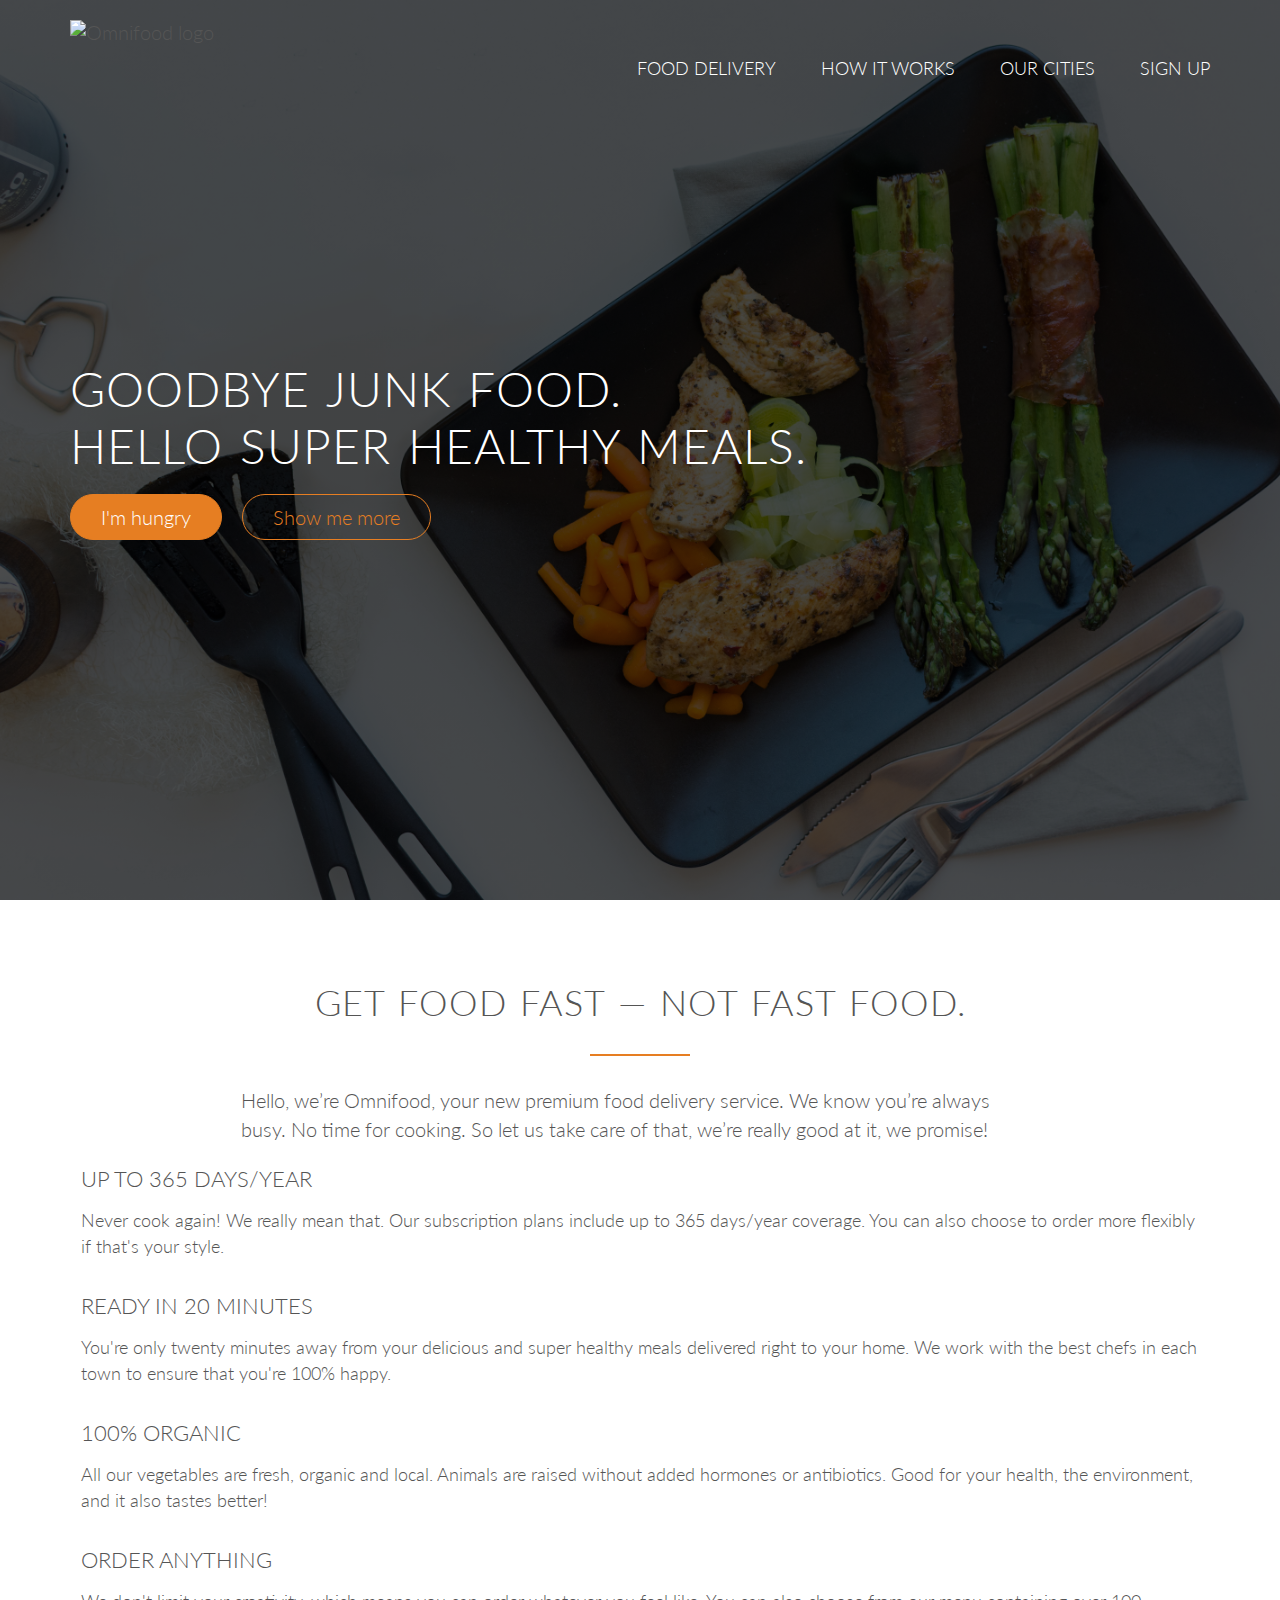
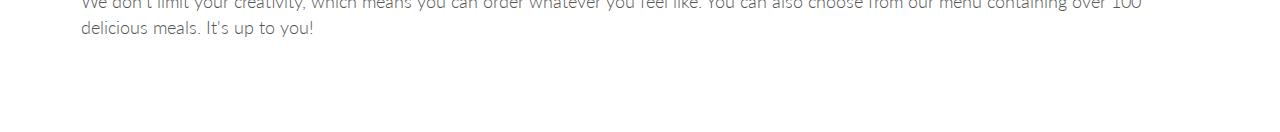
==== index.html @ fb4c9253 "added icons and formated section 2" ====
<!DOCTYPE html>
<html>
  <head>
    <meta charset="utf-8">
    <title>OmniFood</title>
    <link rel="stylesheet" href="vendors/css/normalize.css">
    <link rel="stylesheet" href="vendors/css/grid.css">
    <link rel="stylesheet" href="vendors/css/ionicons.min.css">
    <link rel="stylesheet" href="Resources/css/style.css">
    <link href="https://fonts.googleapis.com/css?family=Lato:100,300,300i,400" rel="stylesheet">
  </head>
  <body>
    <header>
      <nav>
        <div class="row">
          <img src="resources/css/img/logo-white.png" alt="Omnifood logo" class="logo"></img>
          <ul class="main-nav">
            <li><a href="#">Food Delivery</a></li>
            <li><a href="#">How It Works</a></li>
            <li><a href="#">Our Cities</a></li>
            <li><a href="#">Sign Up</a></li>
          </ul>
        </div>
      </nav>
      <div class="hero-text-box">
        <h1>Goodbye junk food. <br> Hello super healthy meals.</h1>
        <a class="btn btn-full" href="#">I'm hungry</a>
        <a class="btn btn-ghost" href="#">Show me more</a>

      </div>
    </header>
    <section class="section-features">
      <div class="row">
        <h2>Get food fast &mdash; not fast food.</h2>
        <p class="long-copy">Hello, we’re Omnifood, your new premium food delivery service. We know you’re always busy. No time for cooking. So let us take care of that, we’re really good at it, we promise!
        </p>
      </div>
      <div class="row">
        <div class="col span-1-of-4 box">
          <i class="ion-ios-infinite-outline icon-big"></i>
          <h3>  Up to 365 days/year</h3>
          <p>  Never cook again! We really mean that. Our subscription plans include up to 365 days/year coverage. You can also choose to order more flexibly if that's your style.</p>
        </div>
        <div class="col span-1-of-4 box">
          <i class="ion-ios-stopwatch-outline icon-big"></i>
          <h3> Ready in 20 minutes</h3>
          <p>  You're only twenty minutes away from your delicious and super healthy meals delivered right to your home. We work with the best chefs in each town to ensure that you're 100% happy.</p>
        </div>
        <div class="col span-1-of-4 box">
          <i class="ion-ios-nutrition-outline icon-big"></i>
          <h3>  100% organic</h3>
          <p> All our vegetables are fresh, organic and local. Animals are raised without added hormones or antibiotics. Good for your health, the environment, and it also tastes better!</p>
        </div>
        <div class="col span-1-of-4 box">
          <i class="ion-ios-cart-outline icon-big"></i>
          <h3>Order anything</h3>
          <p> We don't limit your creativity, which means you can order whatever you feel like. You can also choose from our menu containing over 100 delicious meals. It's up to you!</p>
        </div>

      </div>
    </section>

  </body>
</html>
---- Resources/css/style.css ----
/* --------------------------------- */
/* Basic Setup */
/* --------------------------------- */

* {
  margin: 0;
  padding: 0;
  box-sizing: border-box;
}

html{
  background-color: white;
  color: #555;
  font-family: 'Lato', sans-serif;
  font-size: 20px;
  font-weight: 300;
  text-rendering: optimizeLegibility;
}
/* --------------------------------- */
/* REUSABLE COMPONENTS */
/* --------------------------------- */

.row {
  max-width: 1140px;
  margin: 0 auto;
}

section {
  padding:80px 0;
}

.box {
  padding:1%;
}

/*-----Headings-----*/

h1,
h2,
h3 {
  font-weight: 300;
  text-transform: uppercase;
}

h1 {
  margin: 0;
  margin-bottom: 20px;
  color: #fff;
  font-size: 240%;
  word-spacing: 3px;
  letter-spacing: 1px;
}

h2 {
  font-size: 180%;
  word-spacing: 2px;
  text-align: center;
  margin-bottom: 30px;
  letter-spacing: 1px;
}

h3 {
  font-size: 110%;
  margin-bottom: 15px;
}

h2:after {
  display: block;
  height: 2px;
  background-color:#e67e22;
  content:" ";
  width: 100px;
  margin: 0 auto;
  margin-top: 30px;
}

/*------Paragraphs------*/

.long-copy {
  line-height: 145%;
  width: 70%;
  margin-left: 15%
}

.box p {
  font-size: 90%;
  line-height: 145%;

}

/*--------Icons------*/

.icon-big {
  font-size: 350%;
  display: block;
  color: #e67e22;
  margin-bottom: 10px;
}


/*------Buttons------*/

.btn:link,
.btn:visited {
  display: inline-block;
  padding: 10px 30px;
  font-weight: 300;
  text-decoration: none;
  border-radius: 200px;
  transition: background-color 0.2s, border 0.2s, color 0.2s;
}


.btn-full:link,
.btn-full:visited{
  background-color: #e67e22;
  border: 1px solid #e67e22;
  color: #fff;
  margin-right: 15px;
}

.btn-ghost:link,
.btn-ghost:visited {
  border: 1px solid #e67e22;
  color: #e67e22;
}

.btn:hover,
.btn:active {
  background-color: #cf6d17;
}

.btn-full:hover,
.btn-full:active{
  border: 1px solid #cf6d17;
}

.btn-ghost:hover,
.btn-ghost:active {
  border: 1px solid #cf6d17;
  color: #fff;
}

/* --------------------------------- */
/* HEADER */
/* --------------------------------- */

header {
  background-image: linear-gradient(rgba(0,0,0,0.7),rgba(0,0,0,0.7)), url(img/hero.jpg);
  background-size: cover;
  background-position: center;
  height: 100vh;
}
.hero-text-box {
  position: absolute;
  width: 1140px;
  top: 50%;
  left:50%;
  transform: translate(-50%, -50%);
}

.logo {
  height: 100px;
  width:auto;
  float:left;
  margin-top: 20px;
}

.main-nav {
  float:right;
  list-style: none;
  margin-top: 55px;
}

.main-nav li {
  display:inline-block;
  margin-left: 40px;
}

.main-nav li a:link,
.main-nav li a:visited{
  padding: 8px 0;
  color:#fff;
  text-decoration: none;
  text-transform: uppercase;
  font-size: 90%;
  border-bottom: 2px solid transparent;
  transition: border-bottom 0.2s;
}

.main-nav li a:hover,
.main-nav li a:active{
  border-bottom: 2px solid #e67e22
}
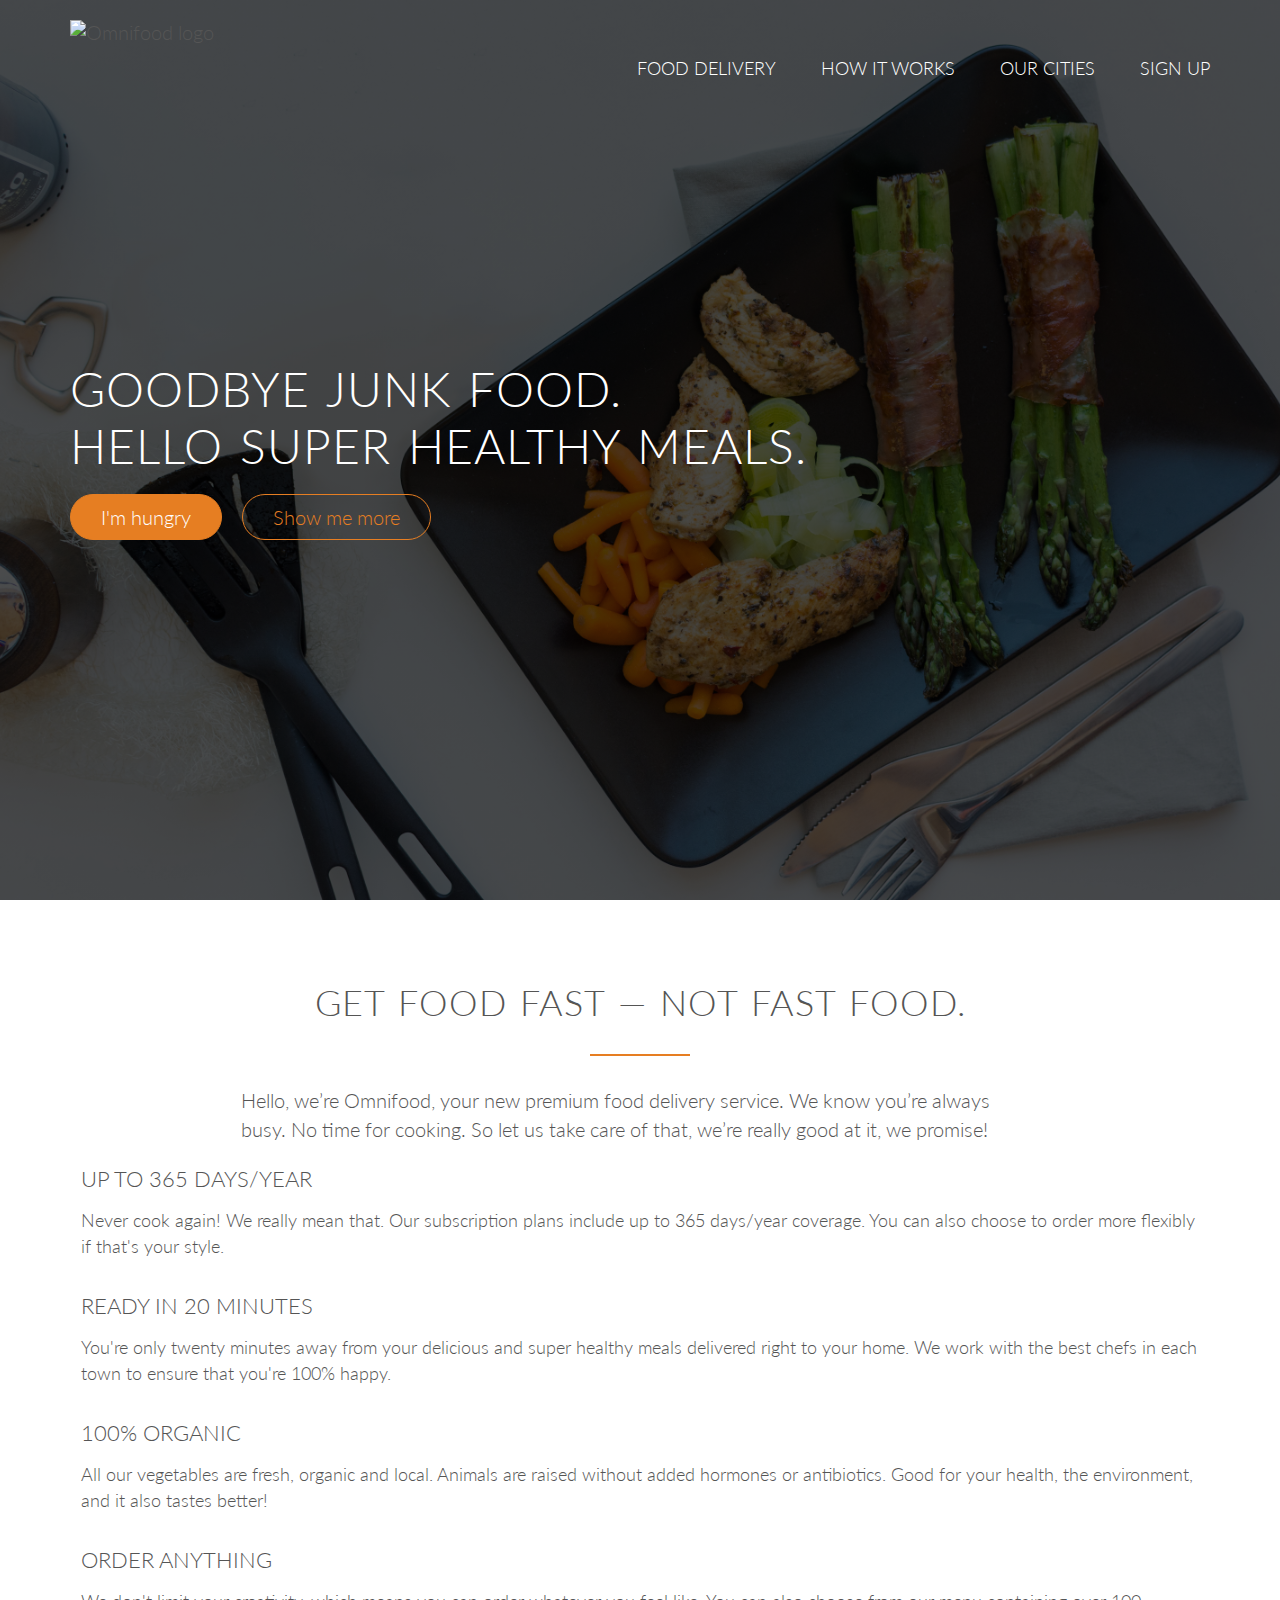
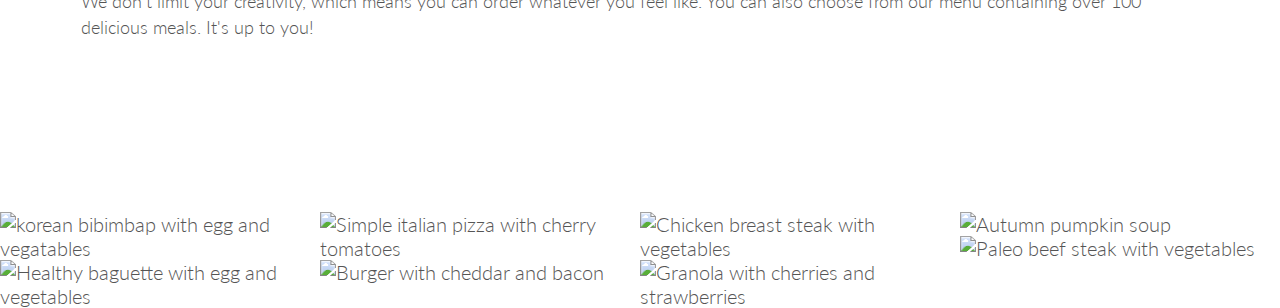
==== commit f5a6cfcf: "added cool photo section well styled" ====
--- a/index.html
+++ b/index.html
@@ -56,8 +56,53 @@
           <h3>Order anything</h3>
           <p> We don't limit your creativity, which means you can order whatever you feel like. You can also choose from our menu containing over 100 delicious meals. It's up to you!</p>
         </div>
-
       </div>
+    </section>
+    <section class="section-meals">
+      <ul class="meals-showcase">
+        <li>
+          <figure class="meal-photo">
+            <img src="vendors/css/1.jpg" alt="korean bibimbap with egg and vegatables"></img>
+          </figure>
+        </li>
+        <li>
+          <figure class="meal-photo">
+            <img src="vendors/css/2.jpg" alt="Simple italian pizza with cherry tomatoes"></img>
+          </figure>
+        </li>
+        <li>
+          <figure class="meal-photo">
+            <img src="vendors/css/3.jpg" alt="Chicken breast steak with vegetables"></img>
+          </figure>
+        </li>
+        <li>
+          <figure class="meal-photo">
+            <img src="vendors/css/4.jpg" alt="Autumn pumpkin soup"></img>
+          </figure>
+        </li>
+      </ul>
+      <ul class="meals-showcase">
+        <li>
+          <figure class="meal-photo">
+            <img src="vendors/css/5.jpg" alt="Paleo beef steak with vegetables"></img>
+          </figure>
+        </li>
+        <li>
+          <figure class="meal-photo">
+            <img src="vendors/css/6.jpg" alt="Healthy baguette with egg and vegetables"></img>
+          </figure>
+        </li>
+        <li>
+          <figure class="meal-photo">
+            <img src="vendors/css/7.jpg" alt="Burger with cheddar and bacon"></img>
+          </figure>
+        </li>
+        <li>
+          <figure class="meal-photo">
+            <img src="vendors/css/8.jpg" alt="Granola with cherries and strawberries"></img>
+          </figure>
+        </li>
+      </ul>
     </section>
 
   </body>
--- a/Resources/css/style.css
+++ b/Resources/css/style.css
@@ -192,3 +192,27 @@
 .main-nav li a:active{
   border-bottom: 2px solid #e67e22
 }
+
+/* --------------------------------- */
+/* Meals */
+/* --------------------------------- */
+
+.meals-showcase {
+  list-style: none;
+  width: 100%;
+}
+
+.meals-showcase li {
+  display: block;
+  float: left;
+  width: 25%;
+}
+.meal-photo {
+  width: 100%;
+  margin: 0 ;
+}
+
+.meal-photo img {
+  width:100%;
+  height: auto;
+}
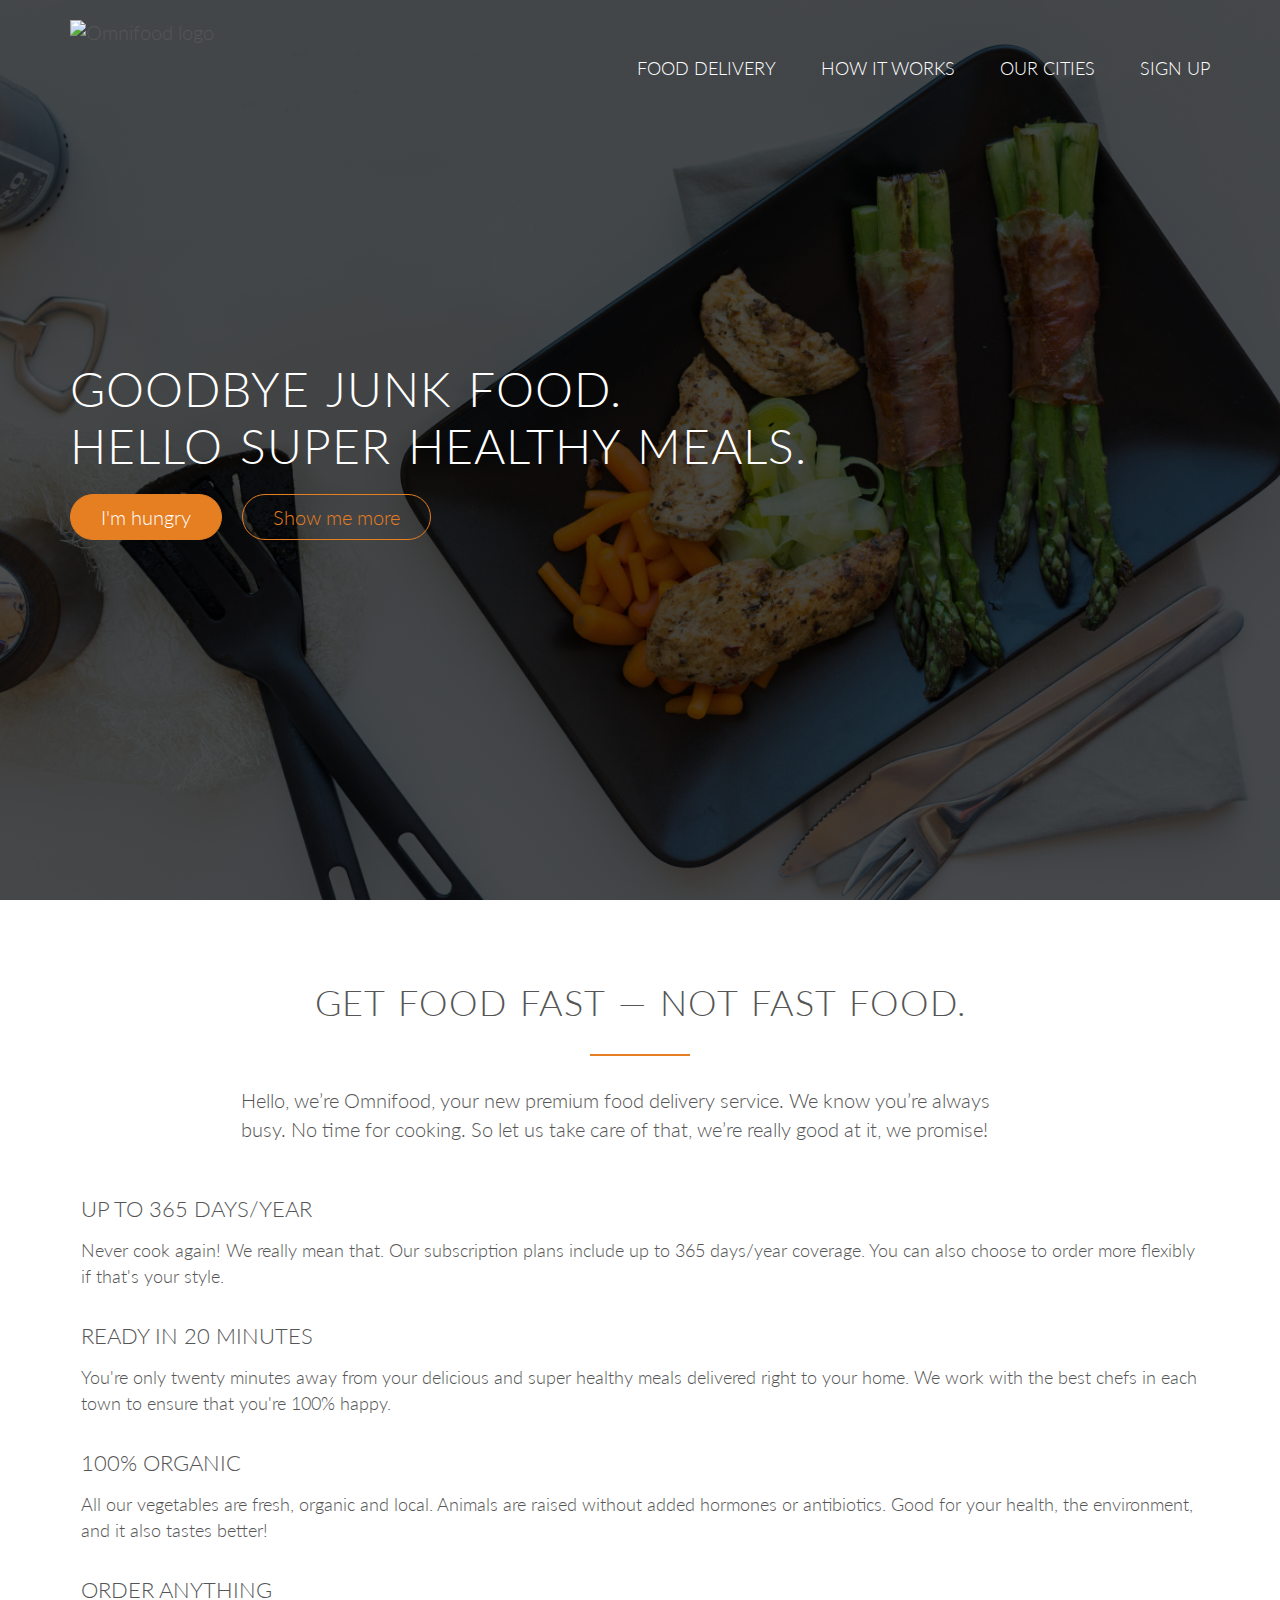
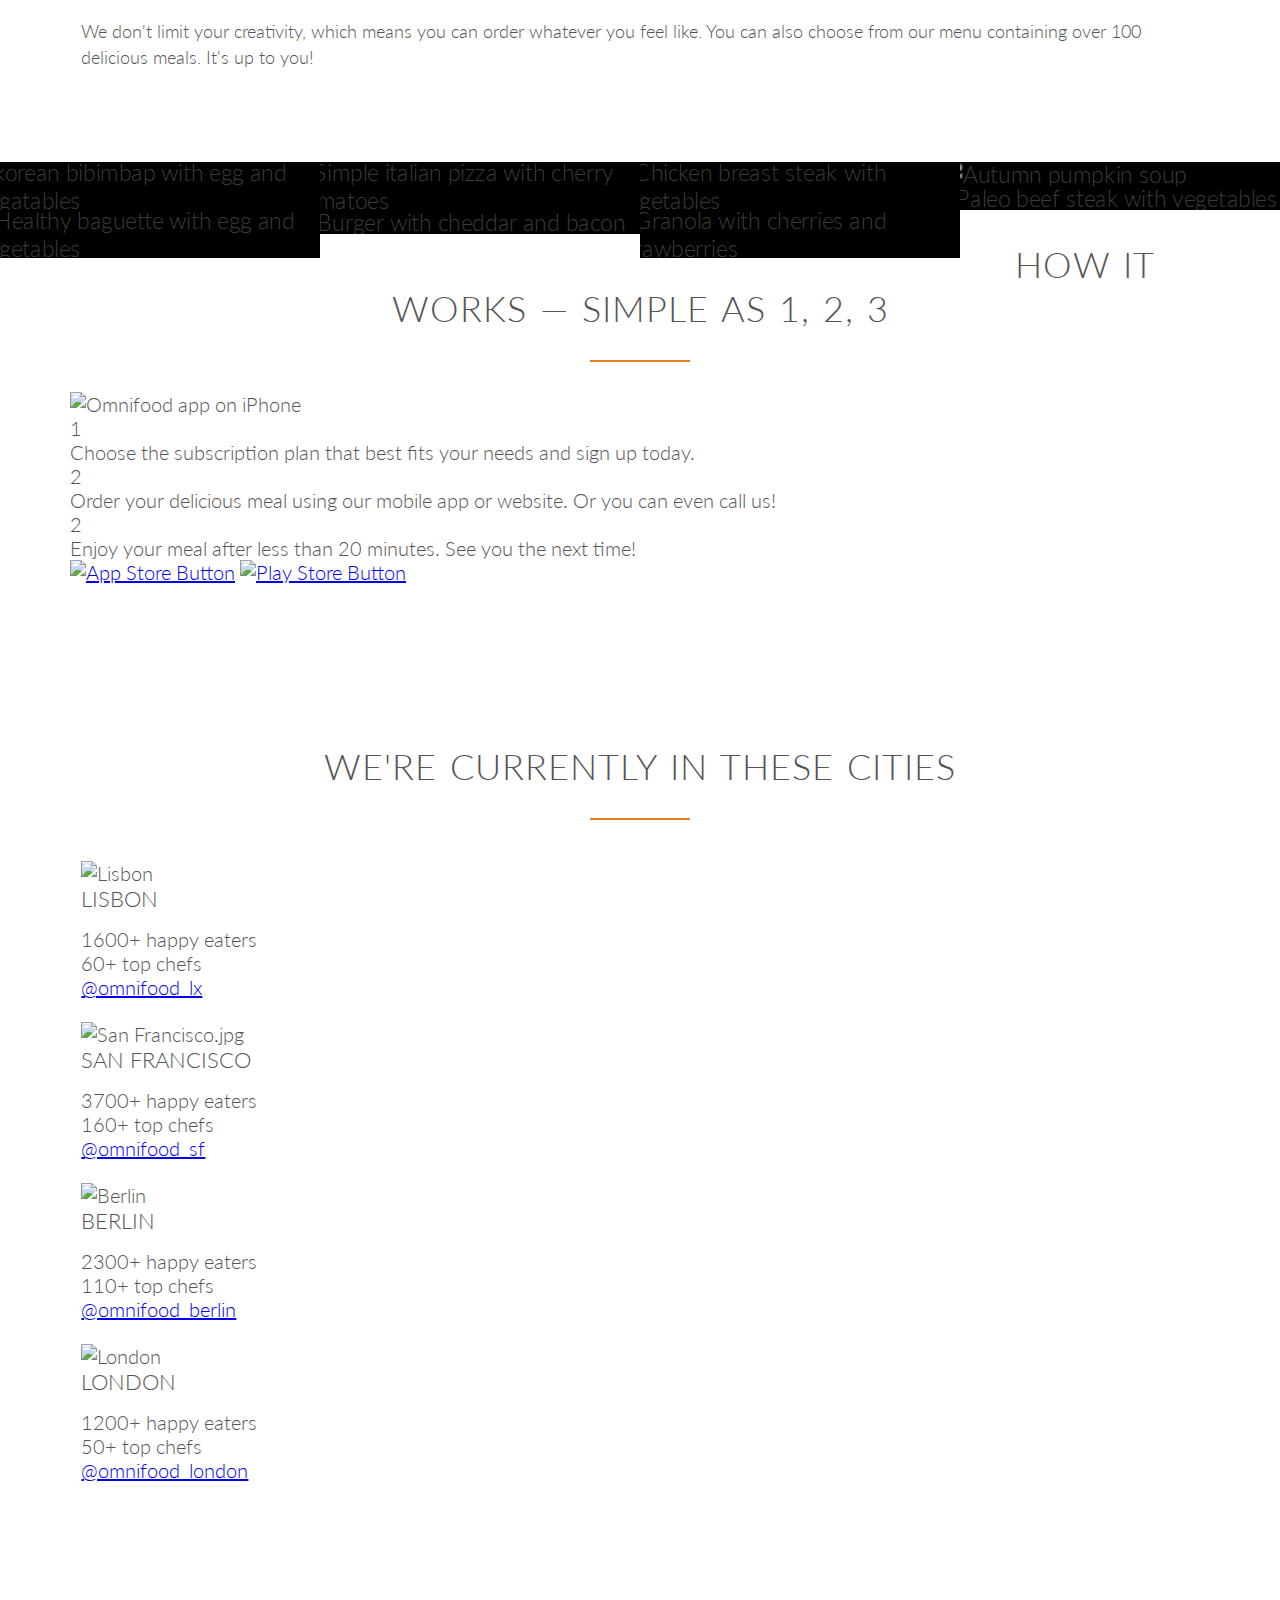
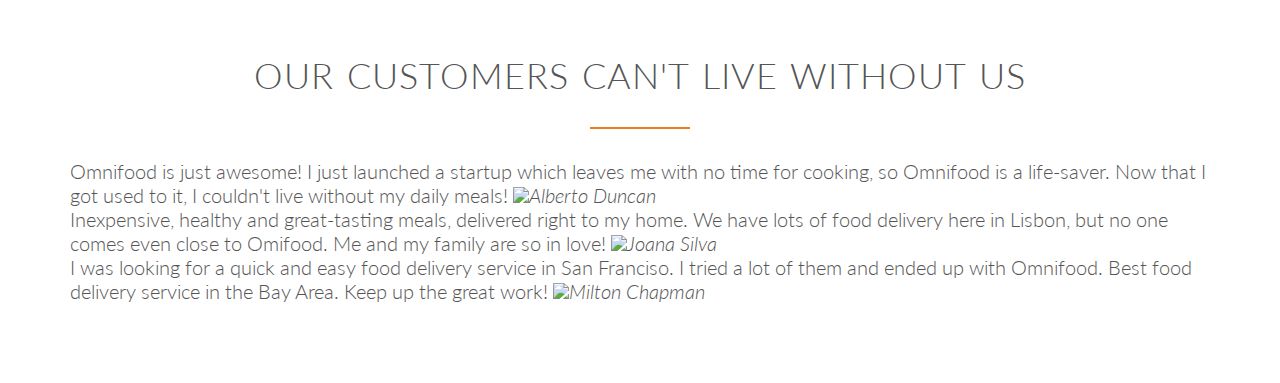
==== commit 76f67157: "added customer testimonial section" ====
--- a/index.html
+++ b/index.html
@@ -59,51 +59,173 @@
       </div>
     </section>
     <section class="section-meals">
-      <ul class="meals-showcase">
-        <li>
-          <figure class="meal-photo">
-            <img src="vendors/css/1.jpg" alt="korean bibimbap with egg and vegatables"></img>
-          </figure>
-        </li>
-        <li>
-          <figure class="meal-photo">
-            <img src="vendors/css/2.jpg" alt="Simple italian pizza with cherry tomatoes"></img>
-          </figure>
-        </li>
-        <li>
-          <figure class="meal-photo">
-            <img src="vendors/css/3.jpg" alt="Chicken breast steak with vegetables"></img>
-          </figure>
-        </li>
-        <li>
-          <figure class="meal-photo">
-            <img src="vendors/css/4.jpg" alt="Autumn pumpkin soup"></img>
+      <ul class="meals-showcase clearfix">
+        <li>
+          <figure class="meal-photo">
+            <img src="resources/img/1.jpg" alt="korean bibimbap with egg and vegatables"></img>
+          </figure>
+        </li>
+        <li>
+          <figure class="meal-photo">
+            <img src="resources/img/2.jpg" alt="Simple italian pizza with cherry tomatoes"></img>
+          </figure>
+        </li>
+        <li>
+          <figure class="meal-photo">
+            <img src="resources/img/3.jpg" alt="Chicken breast steak with vegetables"></img>
+          </figure>
+        </li>
+        <li>
+          <figure class="meal-photo">
+            <img src="resources/img/4.jpg" alt="Autumn pumpkin soup"></img>
           </figure>
         </li>
       </ul>
-      <ul class="meals-showcase">
-        <li>
-          <figure class="meal-photo">
-            <img src="vendors/css/5.jpg" alt="Paleo beef steak with vegetables"></img>
-          </figure>
-        </li>
-        <li>
-          <figure class="meal-photo">
-            <img src="vendors/css/6.jpg" alt="Healthy baguette with egg and vegetables"></img>
-          </figure>
-        </li>
-        <li>
-          <figure class="meal-photo">
-            <img src="vendors/css/7.jpg" alt="Burger with cheddar and bacon"></img>
-          </figure>
-        </li>
-        <li>
-          <figure class="meal-photo">
-            <img src="vendors/css/8.jpg" alt="Granola with cherries and strawberries"></img>
+      <ul class="meals-showcase clearfix">
+        <li>
+          <figure class="meal-photo">
+            <img src="resources/img/5.jpg" alt="Paleo beef steak with vegetables"></img>
+          </figure>
+        </li>
+        <li>
+          <figure class="meal-photo">
+            <img src="resources/img/6.jpg" alt="Healthy baguette with egg and vegetables"></img>
+          </figure>
+        </li>
+        <li>
+          <figure class="meal-photo">
+            <img src="resources/img/7.jpg" alt="Burger with cheddar and bacon"></img>
+          </figure>
+        </li>
+        <li>
+          <figure class="meal-photo">
+            <img src="resources/img/8.jpg" alt="Granola with cherries and strawberries"></img>
           </figure>
         </li>
       </ul>
     </section>
+    <section class="section-steps">
+      <div class="row">
+        <h2>How it works &mdash; Simple as 1, 2, 3</h2>
+      </div>
+      <div class="row">
+        <div class="col span-1-of-2 steps-box">
+          <img src="resources/img/app-iPhone.png" alt="Omnifood app on iPhone" class="app-screen">
+        </div>
+        <div class="col span-1-of-2 steps-box">
+          <div class="works-step">
+            <div>1</div>
+            <p>Choose the subscription plan that best fits your needs and sign up today.</p>
+          </div>
+          <div class="works-step">
+            <div>2</div>
+            <p>Order your delicious meal using our mobile app or website. Or you can even call us!</p>
+          </div>
+          <div class="works-step">
+            <div>2</div>
+            <p>Enjoy your meal after less than 20 minutes. See you the next time!</p>
+          </div>
+          <a href="#" class="btn-app"><img src= "resources/img/download-app.svg" alt="App Store Button"></a>
+          <a href="#" class="btn-app"><img src= "resources/img/download-app-android.png" alt="Play Store Button"></a>
 
+        </div>
+      </div>
+    </section>
+    <section class="section-cities">
+      <div class="row">
+        <h2>We're currently in these cities</h2>
+      </div>
+      <div class="row">
+        <div class="col span-1-of-4 box">
+          <img src= "resources/img/lisbon-3.jpg" alt="Lisbon">
+          <h3>Lisbon</h3>
+          <div class="city-feature">
+            <i class="ion-ios-person icon-small"></i>
+            1600+ happy eaters
+          </div>
+          <div class="city-feature">
+            <i class="ion-ios-star icon-small"></i>
+            60+ top chefs
+          </div>
+          <div class="city-feature">
+            <i class="ion-social-twitter icon-small"></i>
+            <a href="#">@omnifood_lx</a>
+          </div>
+        </div>
+        <div class="col span-1-of-4 box">
+          <img src= "resources/img/san-francisco.jpg" alt="San Francisco.jpg">
+          <h3>San Francisco</h3>
+          <div class="city-feature">
+            <i class="ion-ios-person icon-small"></i>
+            3700+ happy eaters
+          </div>
+          <div class="city-feature">
+            <i class="ion-ios-star icon-small"></i>
+            160+ top chefs
+          </div>
+          <div class="city-feature">
+            <i class="ion-social-twitter icon-small"></i>
+            <a href="#">@omnifood_sf</a>
+          </div>
+        </div>
+        <div class="col span-1-of-4 box">
+          <img src= "resources/img/berlin.jpg" alt="Berlin">
+          <h3>Berlin</h3>
+          <div class="city-feature">
+            <i class="ion-ios-person icon-small"></i>
+            2300+ happy eaters
+          </div>
+          <div class="city-feature">
+            <i class="ion-ios-star icon-small"></i>
+            110+ top chefs
+          </div>
+          <div class="city-feature">
+            <i class="ion-social-twitter icon-small"></i>
+            <a href="#">@omnifood_berlin</a>
+          </div>
+        </div>
+        <div class="col span-1-of-4 box">
+          <img src= "resources/img/london.jpg" alt="London">
+          <h3>London</h3>
+          <div class="city-feature">
+            <i class="ion-ios-person icon-small"></i>
+            1200+ happy eaters
+          </div>
+          <div class="city-feature">
+            <i class="ion-ios-star icon-small"></i>
+            50+ top chefs
+          </div>
+          <div class="city-feature">
+            <i class="ion-social-twitter icon-small"></i>
+            <a href="#">@omnifood_london</a>
+          </div>
+        </div>
+      </div>
+    </section>
+    <section class="section-testimonials">
+      <div class="row">
+        <h2>Our Customers can't live without us</h2>
+      </div>
+      <div class="row">
+        <div class="col span-1-of-3">
+          <blockquote>
+          Omnifood is just awesome! I just launched a startup which leaves me with no time for cooking, so Omnifood is a life-saver. Now that I got used to it, I couldn't live without my daily meals!
+          <cite><img src="resources/img/customer-1.jpg">Alberto Duncan</cite>
+          </blockquote>
+        </div>
+        <div class="col span-1-of-3">
+          <blockquote>
+          Inexpensive, healthy and great-tasting meals, delivered right to my home. We have lots of food delivery here in Lisbon, but no one comes even close to Omifood. Me and my family are so in love!
+          <cite><img src="resources/img/customer-2.jpg">Joana Silva</cite>
+          </blockquote>
+        </div>
+        <div class="col span-1-of-3">
+          <blockquote>
+          I was looking for a quick and easy food delivery service in San Franciso. I tried a lot of them and ended up with Omnifood. Best food delivery service in the Bay Area. Keep up the great work!
+          <cite><img src="resources/img/customer-3.jpg">Milton Chapman</cite>
+          </blockquote>
+        </div>
+      </div>
+    </section>
   </body>
 </html>
--- a/Resources/css/style.css
+++ b/Resources/css/style.css
@@ -194,8 +194,21 @@
 }
 
 /* --------------------------------- */
+/* Features */
+/* --------------------------------- */
+
+.section-features .long-copy {
+  margin-bottom: 30px;
+}
+
+
+/* --------------------------------- */
 /* Meals */
 /* --------------------------------- */
+
+.section-meals {
+  padding: 0;
+}
 
 .meals-showcase {
   list-style: none;
@@ -207,12 +220,23 @@
   float: left;
   width: 25%;
 }
+
 .meal-photo {
   width: 100%;
-  margin: 0 ;
+  margin: 0;
+  overflow: hidden;
+  background-color: #000;
 }
 
 .meal-photo img {
+  opacity: 0.7;
   width:100%;
   height: auto;
-}
+  transform: scale(1.15);
+  transition: transform 0.5s;
+}
+
+.meal-photo img:hover {
+  opacity: 1;
+  transform:scale(1.03);
+}
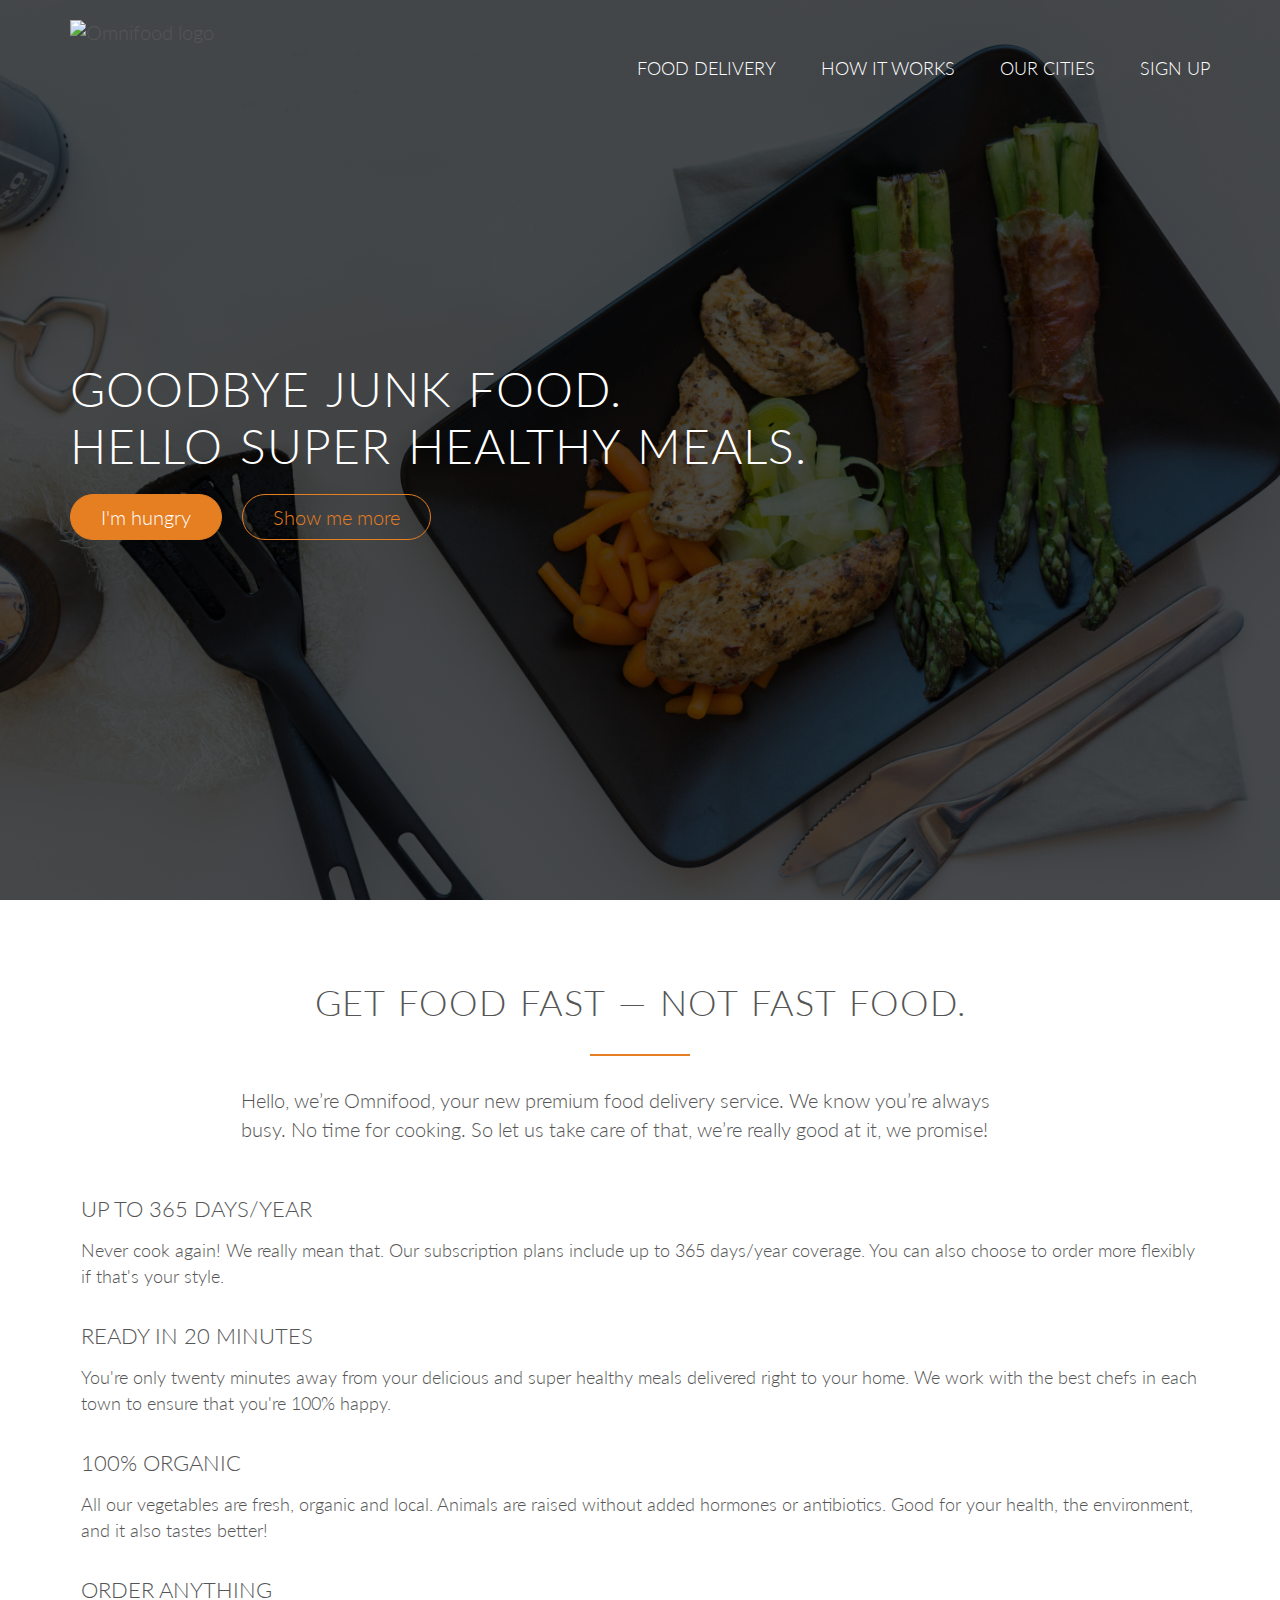
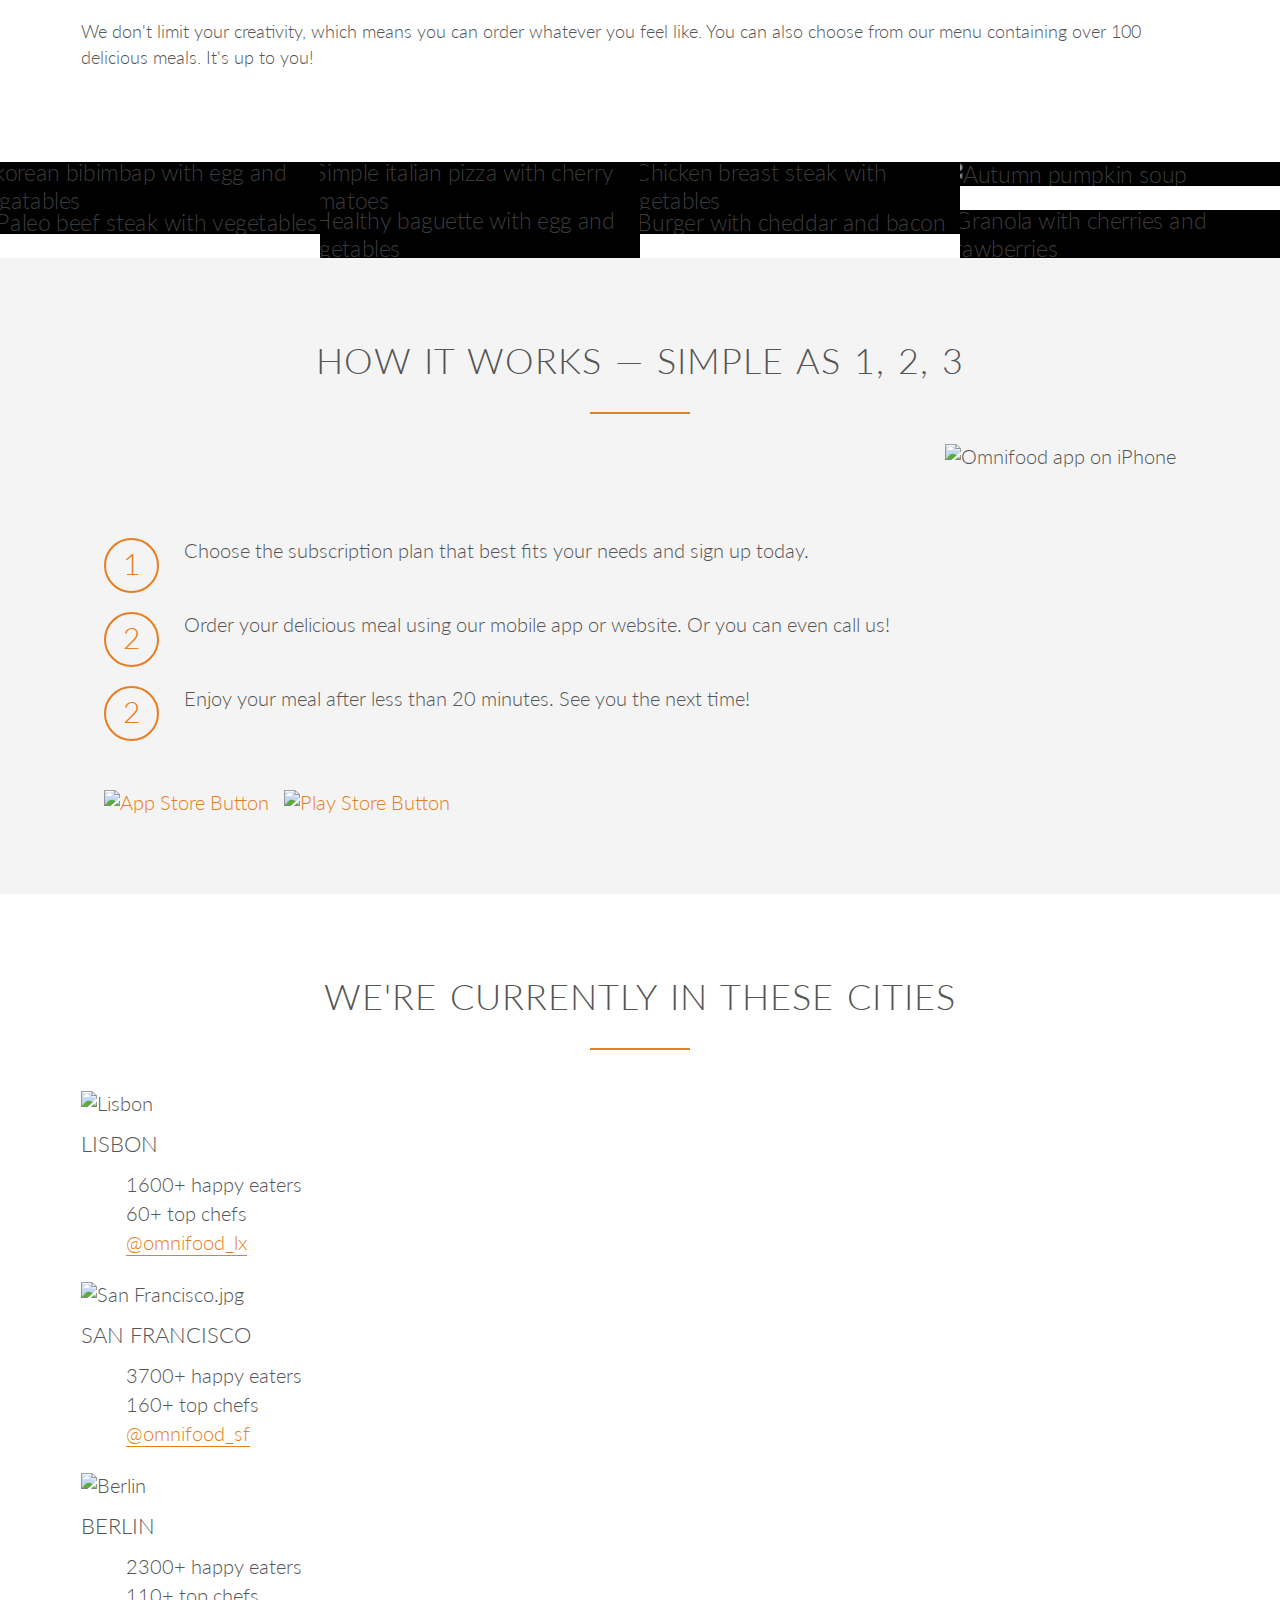
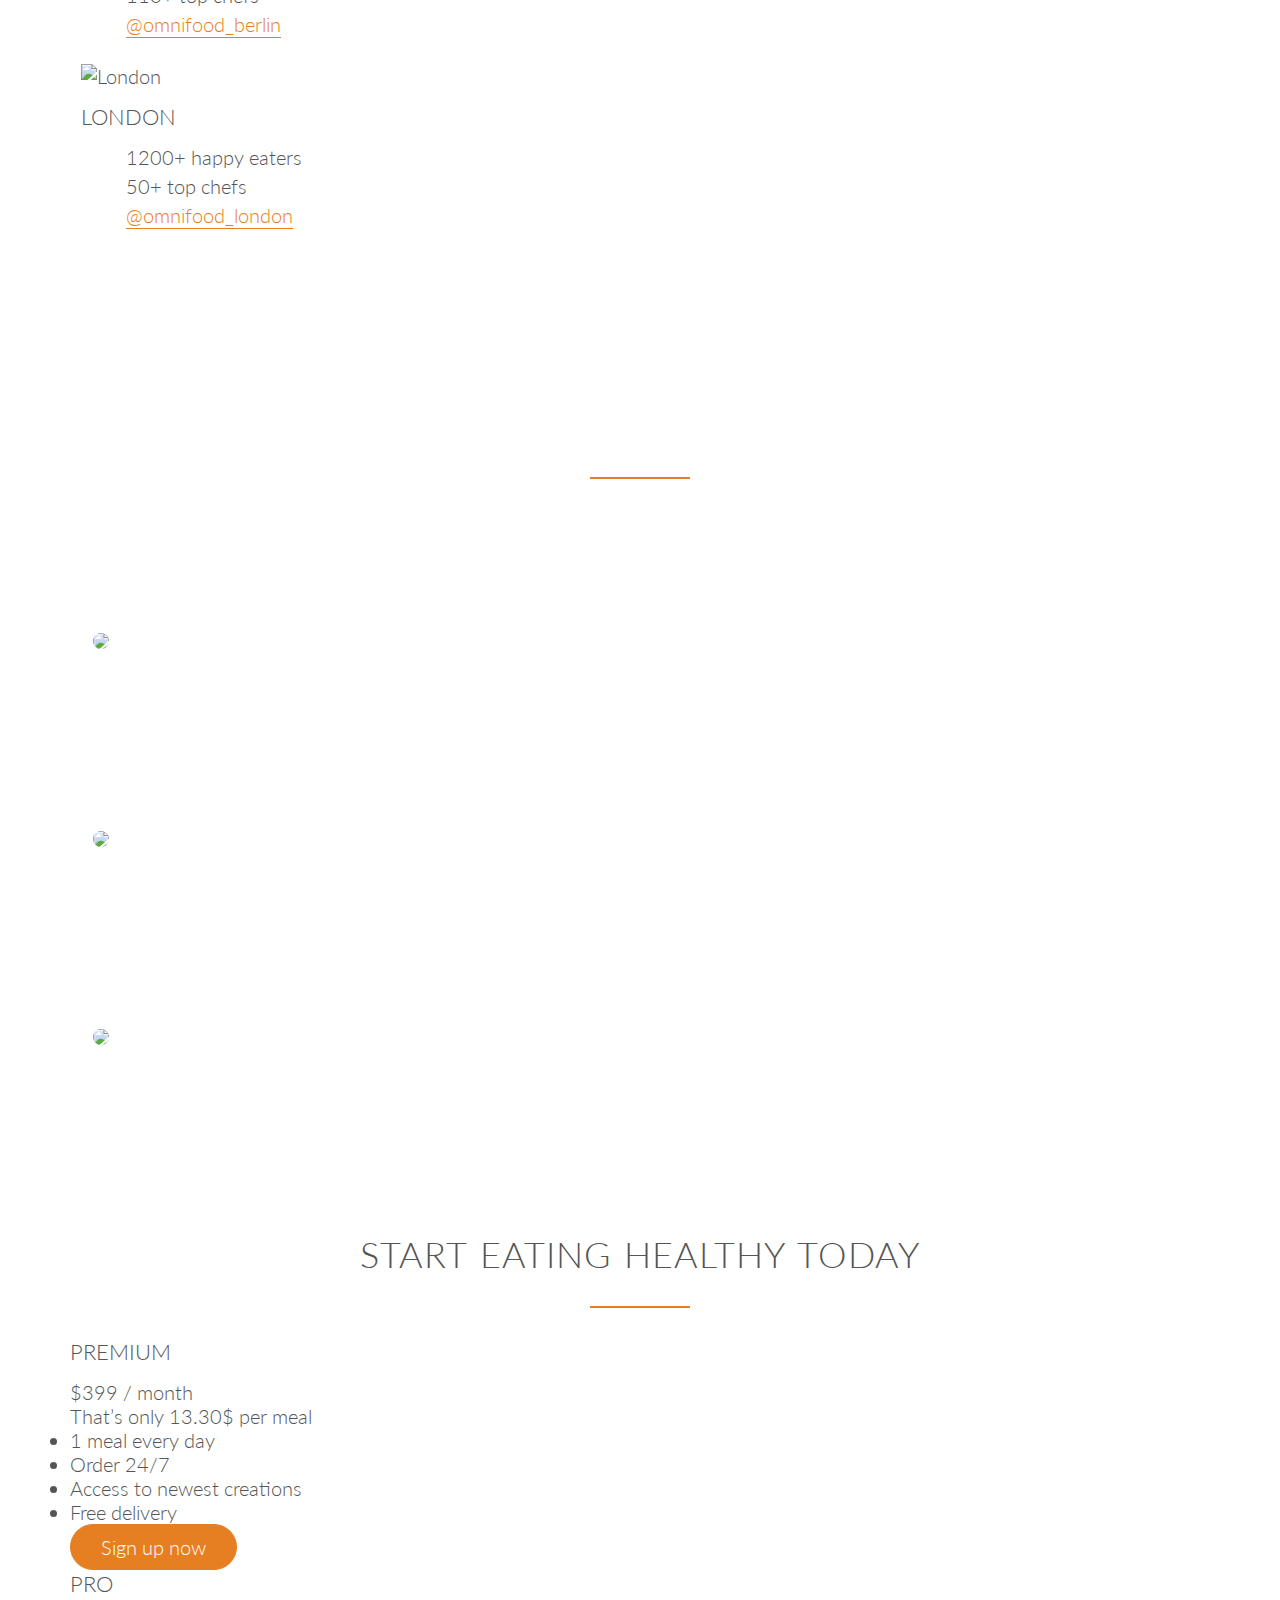
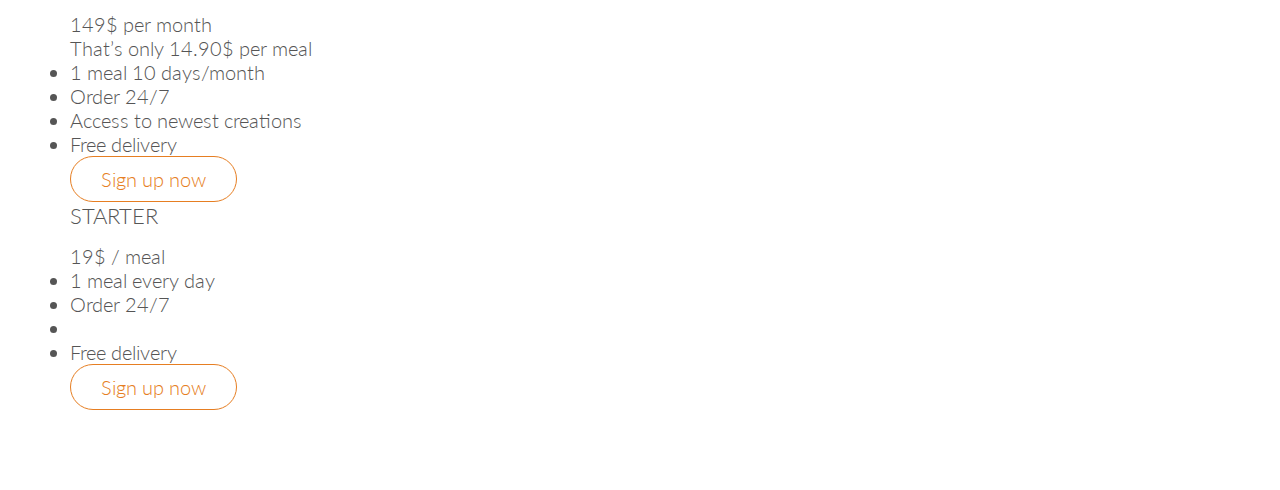
==== commit e05a5e86: "created plans content" ====
--- a/index.html
+++ b/index.html
@@ -227,5 +227,72 @@
         </div>
       </div>
     </section>
+    <section class="section-plans">
+      <div class="row">
+        <h2>Start eating healthy today</h2>
+      </div>
+      <div class="row">
+        <div class="col span-1-of-3">
+          <div class="plan-box">
+            <div>
+              <h3>Premium</h3>
+              <p class="plan-price">$399 / month</p>
+              <p class="plan-price-month">That’s only 13.30$ per meal</p>
+            </div>
+            <div>
+              <ul>
+                <li><i class="ion-ios-checkmark-empty"></i>1 meal every day</li>
+                <li><i class="ion-ios-checkmark-empty"></i>Order 24/7</li>
+                <li><i class="ion-ios-checkmark-empty"></i>Access to newest creations</li>
+                <li><i class="ion-ios-checkmark-empty"></i>Free delivery</li>
+              </ul>
+            </div>
+            <div>
+              <a href="#" class= "btn btn-full"> Sign up now </a>
+            </div>
+          </div>
+        </div>
+        <div class="col span-1-of-3">
+          <div class="plan-box">
+            <div>
+              <h3>Pro</h3>
+              <p class="plan-price">149$ per month</p>
+              <p class="plan-price-month">That’s only 14.90$ per meal</p>
+            </div>
+            <div>
+              <ul>
+                <li><i class="ion-ios-checkmark-empty"></i>1 meal 10 days/month</li>
+                <li><i class="ion-ios-checkmark-empty"></i>Order 24/7</li>
+                <li><i class="ion-ios-checkmark-empty"></i>Access to newest creations</li>
+                <li><i class="ion-ios-checkmark-empty"></i>Free delivery</li>
+              </ul>
+            </div>
+            <div>
+              <a href="#" class= "btn btn-ghost"> Sign up now </a>
+            </div>
+          </div>
+        </div>
+        <div class="col span-1-of-3">
+          <div class="plan-box">
+            <div>
+              <h3>Starter</h3>
+              <p class="plan-price">19$ / meal</p>
+              <p class="plan-price-month"></p>
+            </div>
+            <div>
+              <ul>
+                <li><i class="ion-ios-checkmark-empty"></i>1 meal every day</li>
+                <li><i class="ion-ios-checkmark-empty"></i>Order 24/7</li>
+                <li><i class="ion-ios-close-empty"></i></li>
+                <li><i class="ion-ios-checkmark-empty"></i>Free delivery</li>
+              </ul>
+            </div>
+            <div>
+              <a href="#" class= "btn btn-ghost"> Sign up now </a>
+            </div>
+          </div>
+        </div>
+      </div>
+    </section>
   </body>
 </html>
--- a/Resources/css/style.css
+++ b/Resources/css/style.css
@@ -16,6 +16,14 @@
   font-weight: 300;
   text-rendering: optimizeLegibility;
 }
+.clearfix {zoom: 1}
+.clearfix:after{
+  content: '.';
+  clear: both;
+  display: block;
+  height:0;
+  visibility: hidden;
+}
 /* --------------------------------- */
 /* REUSABLE COMPONENTS */
 /* --------------------------------- */
@@ -96,6 +104,36 @@
   color: #e67e22;
   margin-bottom: 10px;
 }
+
+.icon-small {
+  display: inline-block;
+  width: 30px;
+  text-align: center;
+  color: #e67e22;
+  font-size: 120%;
+  line-height: 120%;
+  vertical-align: middle;
+  margin-top: -5px;
+  margin-right: 10px;
+}
+
+/*------Links------*/
+a:link,
+a:visited {
+  color: #e67e22;
+  text-decoration: none;
+  padding-bottom: 1px;
+  border-bottom: 1px solid #e67e22;
+  transition: border-bottom 0.2s, color 0.2s;
+}
+
+a:hover,
+a:active {
+  color: #555;
+    border-bottom: 1px solid transparent;
+
+}
+
 
 
 /*------Buttons------*/
@@ -150,6 +188,7 @@
   background-size: cover;
   background-position: center;
   height: 100vh;
+  background-attachment: fixed;
 }
 .hero-text-box {
   position: absolute;
@@ -190,7 +229,7 @@
 
 .main-nav li a:hover,
 .main-nav li a:active{
-  border-bottom: 2px solid #e67e22
+  border-bottom: 2px solid #e67e22;
 }
 
 /* --------------------------------- */
@@ -240,3 +279,112 @@
   opacity: 1;
   transform:scale(1.03);
 }
+
+/* --------------------------------- */
+/* How it works */
+/* --------------------------------- */
+
+.section-steps {
+  background-color: #f4f4f4;
+}
+.steps-box:first-child {
+  text-align: right;
+  padding-right: 3%;
+  margin-top: 30px;
+}
+.steps-box:last-child {
+  padding-left: 3%;
+  margin-top: 70px;
+}
+
+.app-screen {
+  width:40%;
+}
+
+.works-step {
+  margin-bottom: 50px;
+}
+
+.works-step:last-of-type {
+  margin-bottom: 80px;
+}
+
+.works-step div {
+  color:#e67e22;
+  border: 2px solid #e67e22;
+  display: inline-block;
+  border-radius: 50%;
+  height: 55px;
+  width: 55px;
+  text-align: center;
+  padding: 5px;
+  float: left;
+  font-size: 150%;
+  margin-right: 25px;
+}
+
+.btn-app:link,
+.btn-app:visited {
+  border: 0;
+}
+
+.btn-app img{
+  height: 50px;
+  width: auto;
+  margin-right:10px;
+}
+
+/* --------------------------------- */
+/* Cities*/
+/* --------------------------------- */
+
+.box img {
+  width: 100%;
+  height: auto;
+  margin-bottom: 15px;
+}
+
+.city-feature {
+  margin-bottom: 5px;
+}
+
+/* --------------------------------- */
+/* Customer Testimonials*/
+/* --------------------------------- */
+
+.section-testimonials {
+  background-image:linear-gradient(rgba(0,0,0,0.8),rgba(0,0,0,0.8)),  url(img/back-customers.jpg);
+  background-size: cover;
+  color:#fff;
+  background-attachment: fixed;
+}
+
+blockquote {
+  padding:2%;
+  font-style: italic;
+  line-height: 145%;
+  position: relative;
+  margin-top: 40px;
+}
+
+cite {
+  font-size:90%;
+  margin-top:25px;
+  display: block;
+}
+
+blockquote:before {
+  content: "\201C";
+  font-size: 500%;
+  display:block;
+  position: absolute;
+  top:-5px;
+  left: -5px;
+}
+
+cite img {
+  height: 45px;
+  border-radius: 50%;
+  margin-right: 10px;
+  vertical-align: middle;
+}
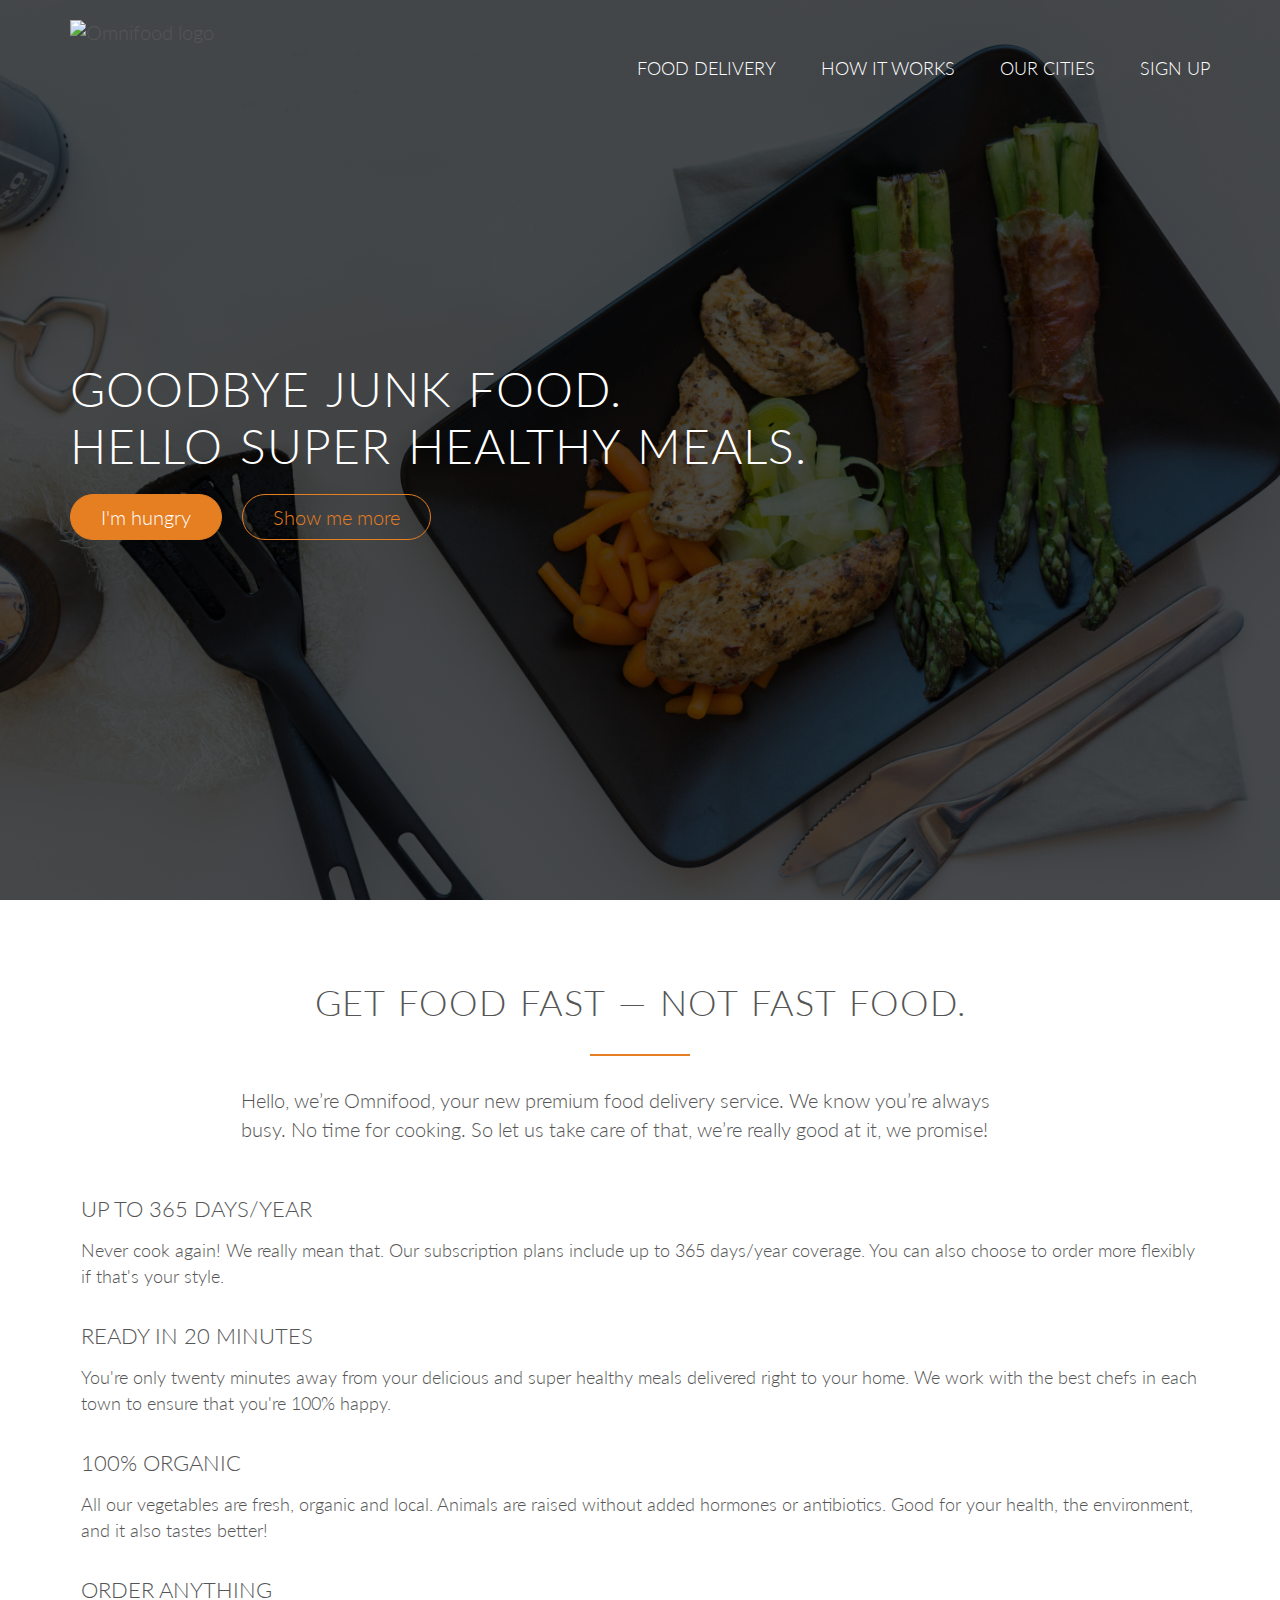
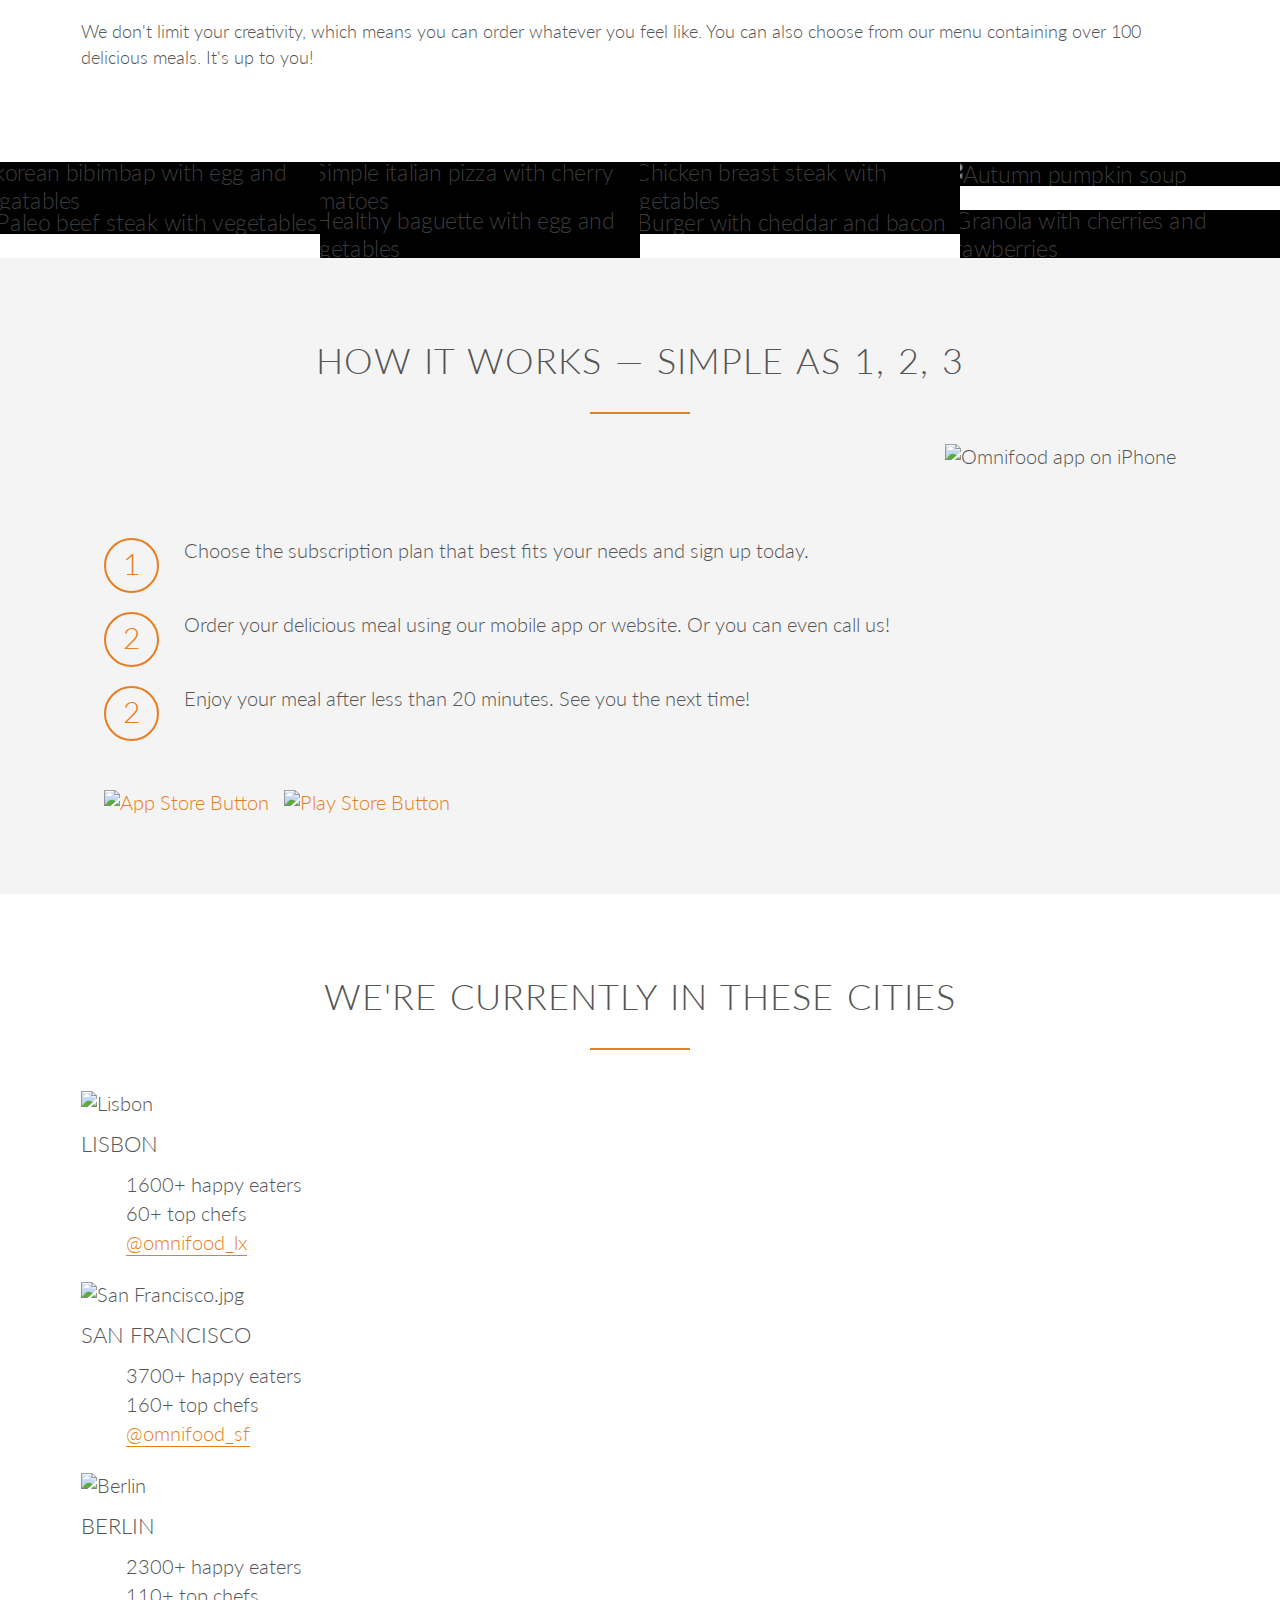
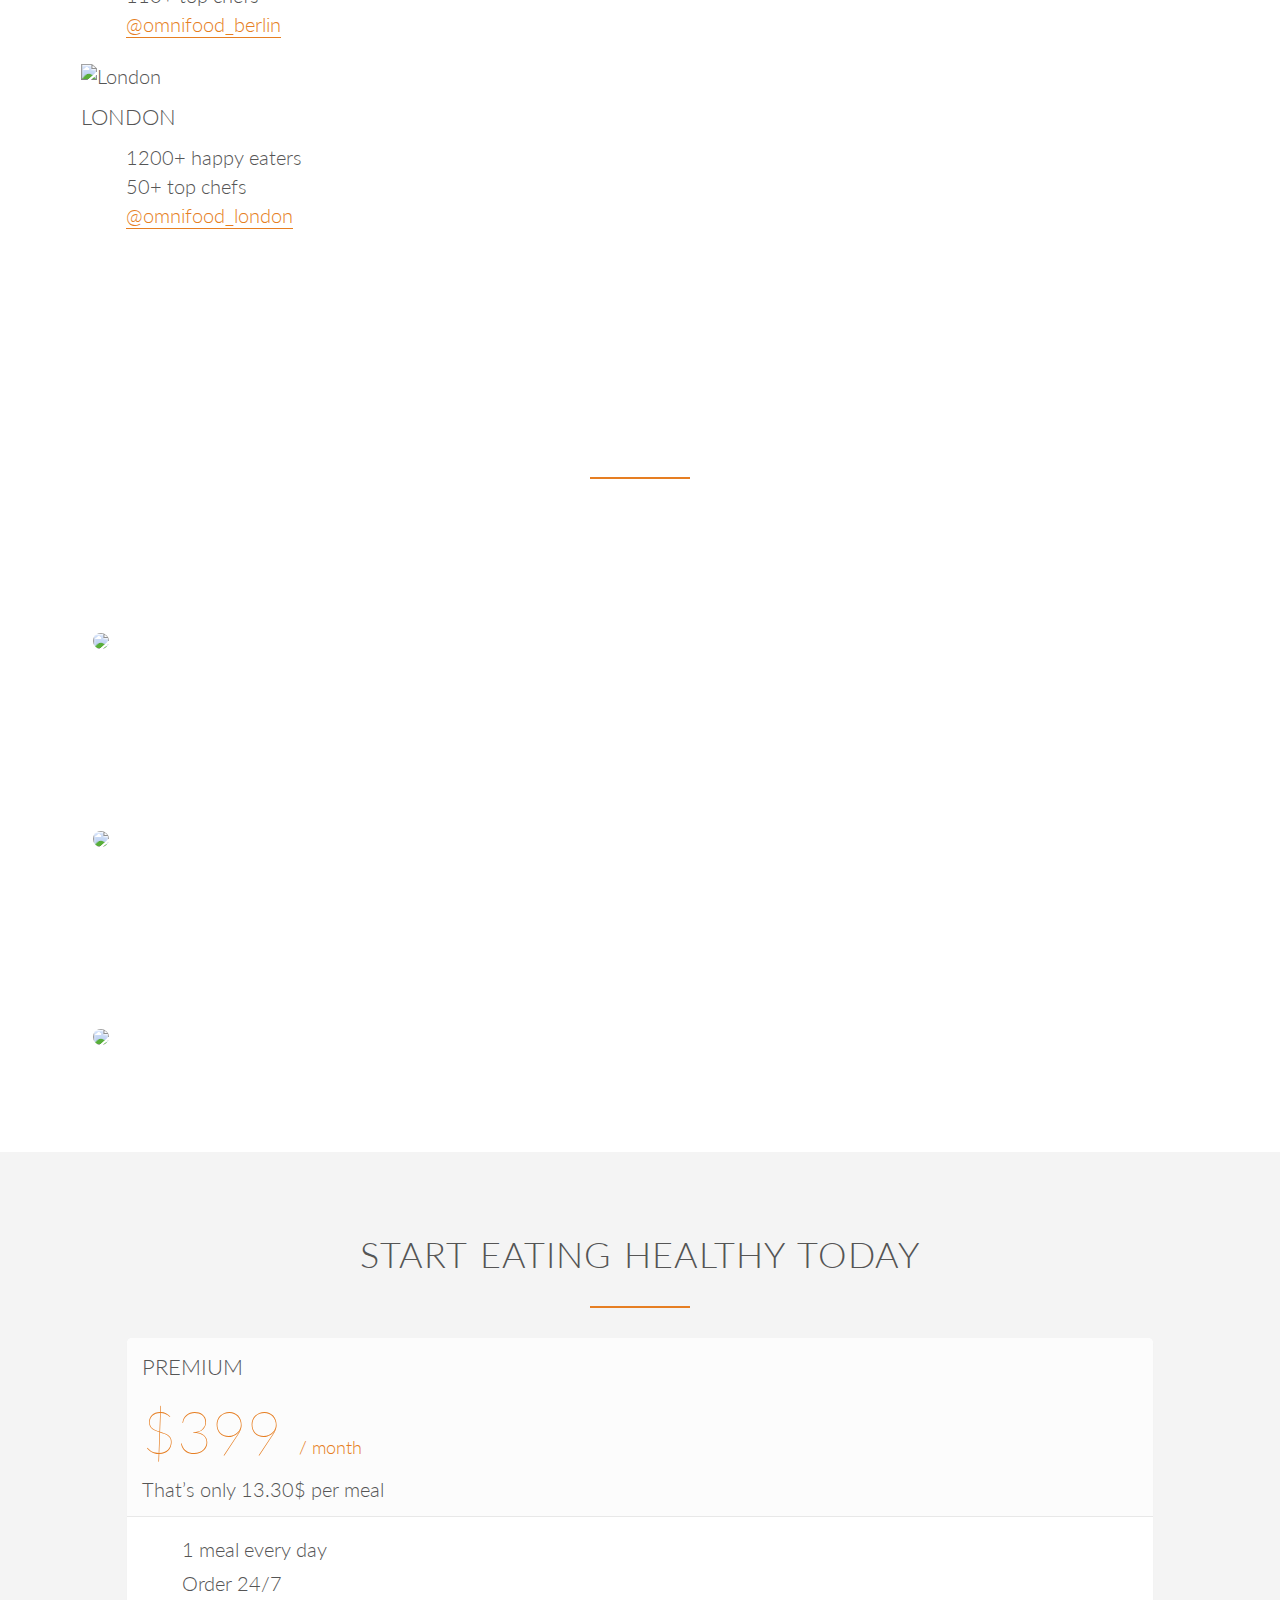
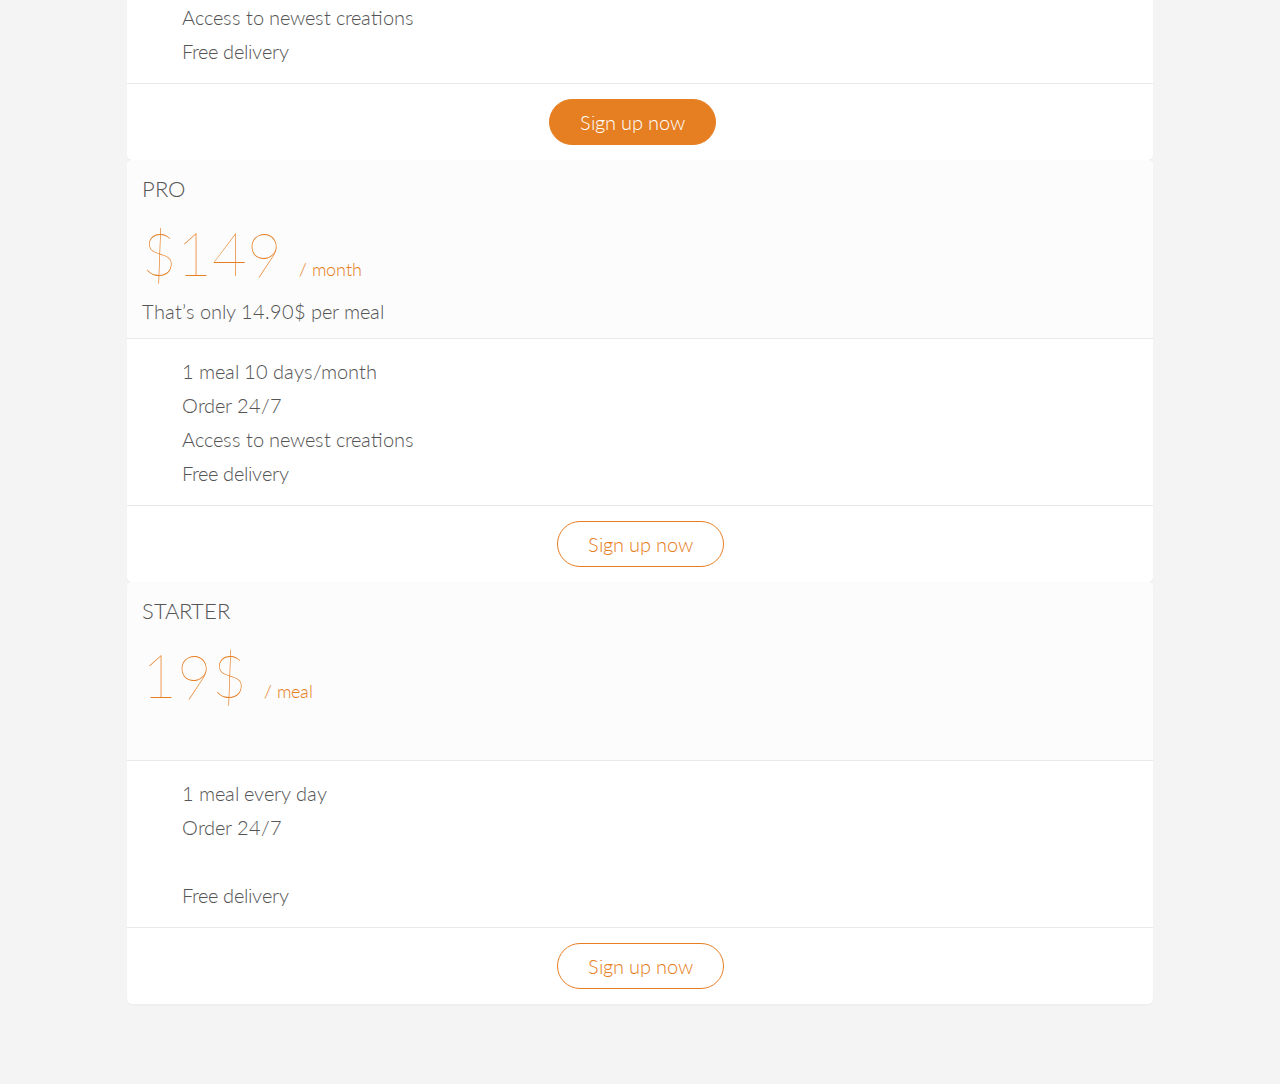
==== commit 66562ea9: "finished the plans section" ====
--- a/index.html
+++ b/index.html
@@ -236,15 +236,15 @@
           <div class="plan-box">
             <div>
               <h3>Premium</h3>
-              <p class="plan-price">$399 / month</p>
+              <p class="plan-price">$399 <span> / month</span></p>
               <p class="plan-price-month">That’s only 13.30$ per meal</p>
             </div>
             <div>
               <ul>
-                <li><i class="ion-ios-checkmark-empty"></i>1 meal every day</li>
-                <li><i class="ion-ios-checkmark-empty"></i>Order 24/7</li>
-                <li><i class="ion-ios-checkmark-empty"></i>Access to newest creations</li>
-                <li><i class="ion-ios-checkmark-empty"></i>Free delivery</li>
+                <li><i class="ion-ios-checkmark-empty icon-small"></i>1 meal every day</li>
+                <li><i class="ion-ios-checkmark-empty icon-small"></i>Order 24/7</li>
+                <li><i class="ion-ios-checkmark-empty icon-small"></i>Access to newest creations</li>
+                <li><i class="ion-ios-checkmark-empty icon-small"></i>Free delivery</li>
               </ul>
             </div>
             <div>
@@ -256,15 +256,15 @@
           <div class="plan-box">
             <div>
               <h3>Pro</h3>
-              <p class="plan-price">149$ per month</p>
+              <p class="plan-price">$149 <span> / month</span></p>
               <p class="plan-price-month">That’s only 14.90$ per meal</p>
             </div>
             <div>
               <ul>
-                <li><i class="ion-ios-checkmark-empty"></i>1 meal 10 days/month</li>
-                <li><i class="ion-ios-checkmark-empty"></i>Order 24/7</li>
-                <li><i class="ion-ios-checkmark-empty"></i>Access to newest creations</li>
-                <li><i class="ion-ios-checkmark-empty"></i>Free delivery</li>
+                <li><i class="ion-ios-checkmark-empty icon-small"></i>1 meal 10 days/month</li>
+                <li><i class="ion-ios-checkmark-empty icon-small"></i>Order 24/7</li>
+                <li><i class="ion-ios-checkmark-empty icon-small"></i>Access to newest creations</li>
+                <li><i class="ion-ios-checkmark-empty icon-small"></i>Free delivery</li>
               </ul>
             </div>
             <div>
@@ -276,15 +276,15 @@
           <div class="plan-box">
             <div>
               <h3>Starter</h3>
-              <p class="plan-price">19$ / meal</p>
-              <p class="plan-price-month"></p>
+              <p class="plan-price">19$ <span> / meal</span></p>
+              <p class="plan-price-month"> &nbsp;</p>
             </div>
             <div>
               <ul>
-                <li><i class="ion-ios-checkmark-empty"></i>1 meal every day</li>
-                <li><i class="ion-ios-checkmark-empty"></i>Order 24/7</li>
-                <li><i class="ion-ios-close-empty"></i></li>
-                <li><i class="ion-ios-checkmark-empty"></i>Free delivery</li>
+                <li><i class="ion-ios-checkmark-empty icon-small"></i>1 meal every day</li>
+                <li><i class="ion-ios-checkmark-empty icon-small"></i>Order 24/7</li>
+                <li><i class="ion-ios-close-empty icon-small"></i></li>
+                <li><i class="ion-ios-checkmark-empty icon-small"></i>Free delivery</li>
               </ul>
             </div>
             <div>
--- a/Resources/css/style.css
+++ b/Resources/css/style.css
@@ -388,3 +388,55 @@
   margin-right: 10px;
   vertical-align: middle;
 }
+/* --------------------------------- */
+/* Section Plans*/
+/* --------------------------------- */
+.section-plans {
+  background-color: #f4f4f4;
+}
+.plan-box {
+  background-color: #fff;
+  border-radius: 5px;
+  width:90%;
+  margin-left: 5%;
+  box-shadow: 0 2px 2px #efefef;
+}
+
+.plan-box div {
+  padding: 15px;
+  border-bottom: 1px solid #e8e8e8;
+}
+
+.plan-box div:first-child {
+  background-color:#fcfcfc;
+  border-top-left-radius: 5px;
+  border-top-right-radius: 5px;
+}
+
+.plan-box div:last-child {
+  text-align: center;
+  border:0;
+}
+.plan-price {
+  font-size: 300%;
+  margin-bottom: 10px;
+  font-weight: 100;
+  color:#e67e22;
+}
+
+.plan-price span {
+  font-size: 30%;
+  font-weight: 300;
+}
+
+.plan-price-meal {
+  font-size: 80%;
+}
+
+.plan-box ul{
+  list-style: none;
+}
+
+.plan-box ul li {
+  padding:5px 0;
+}
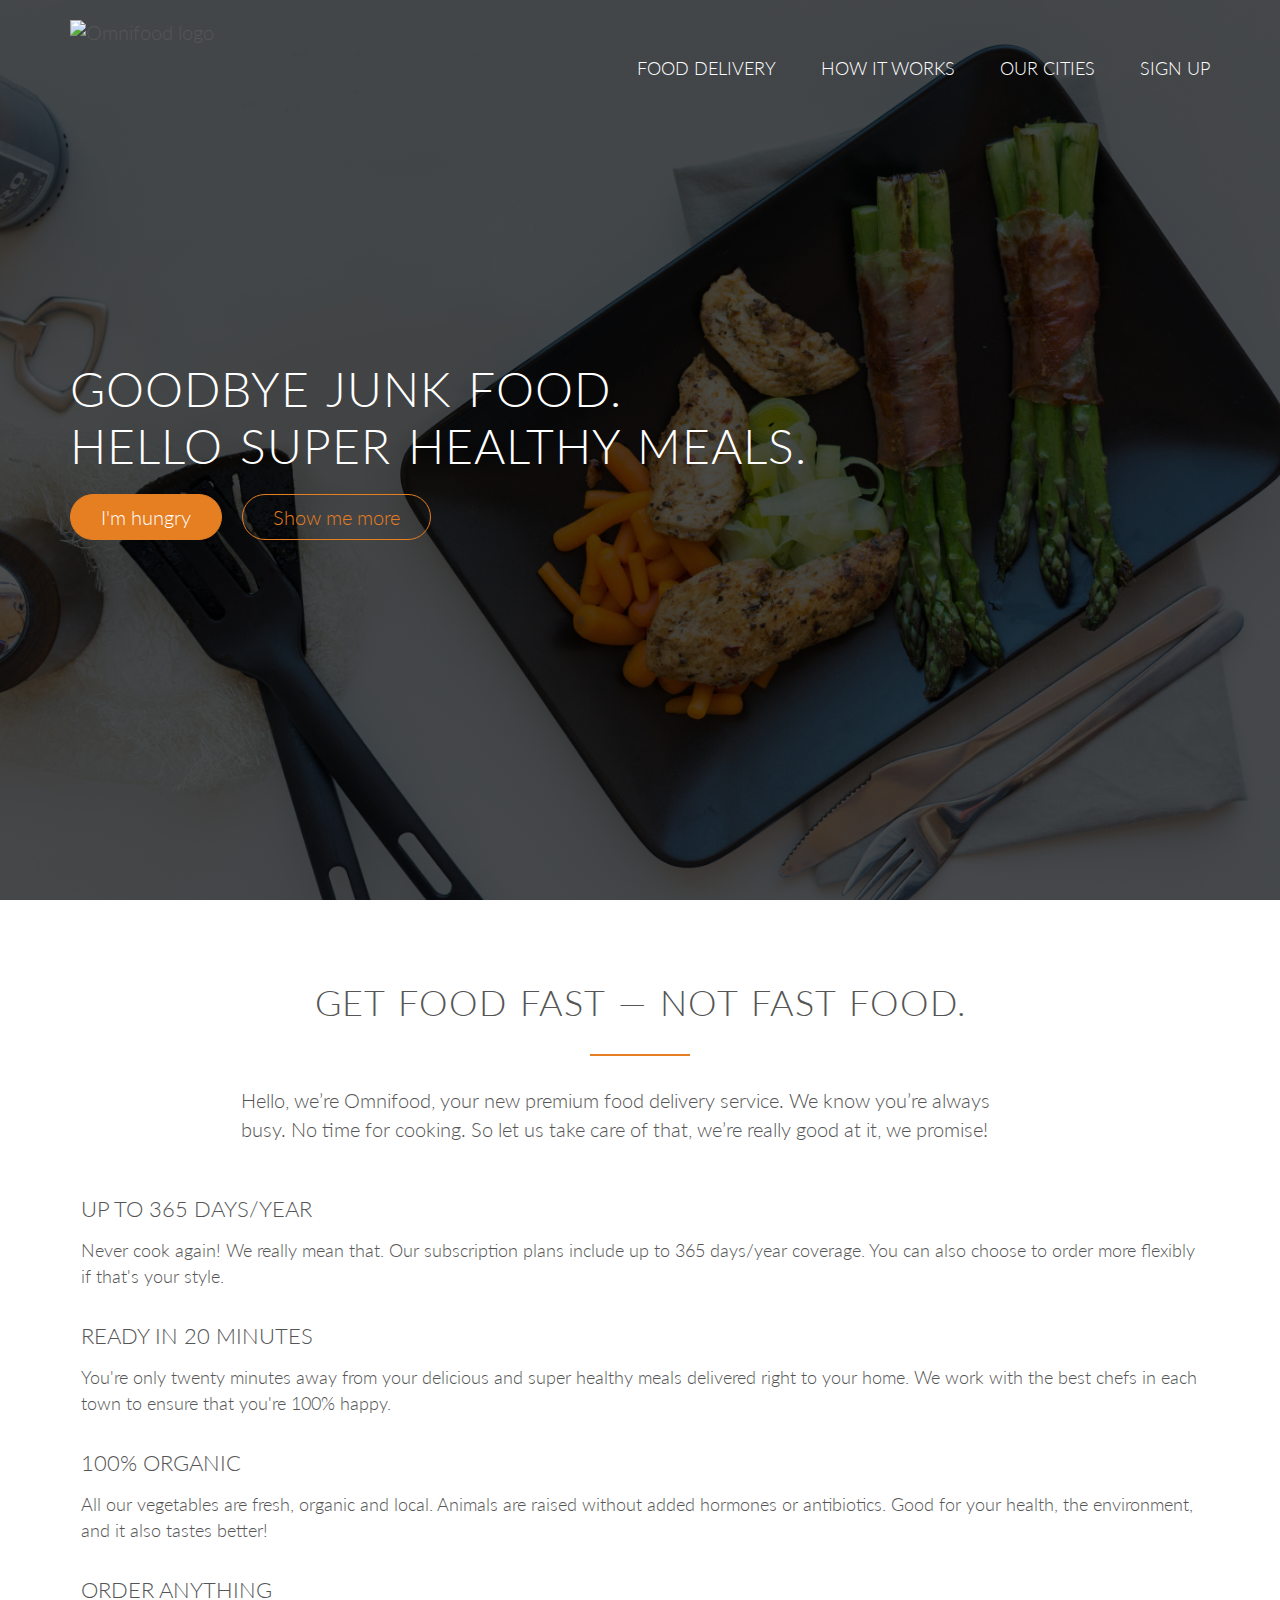
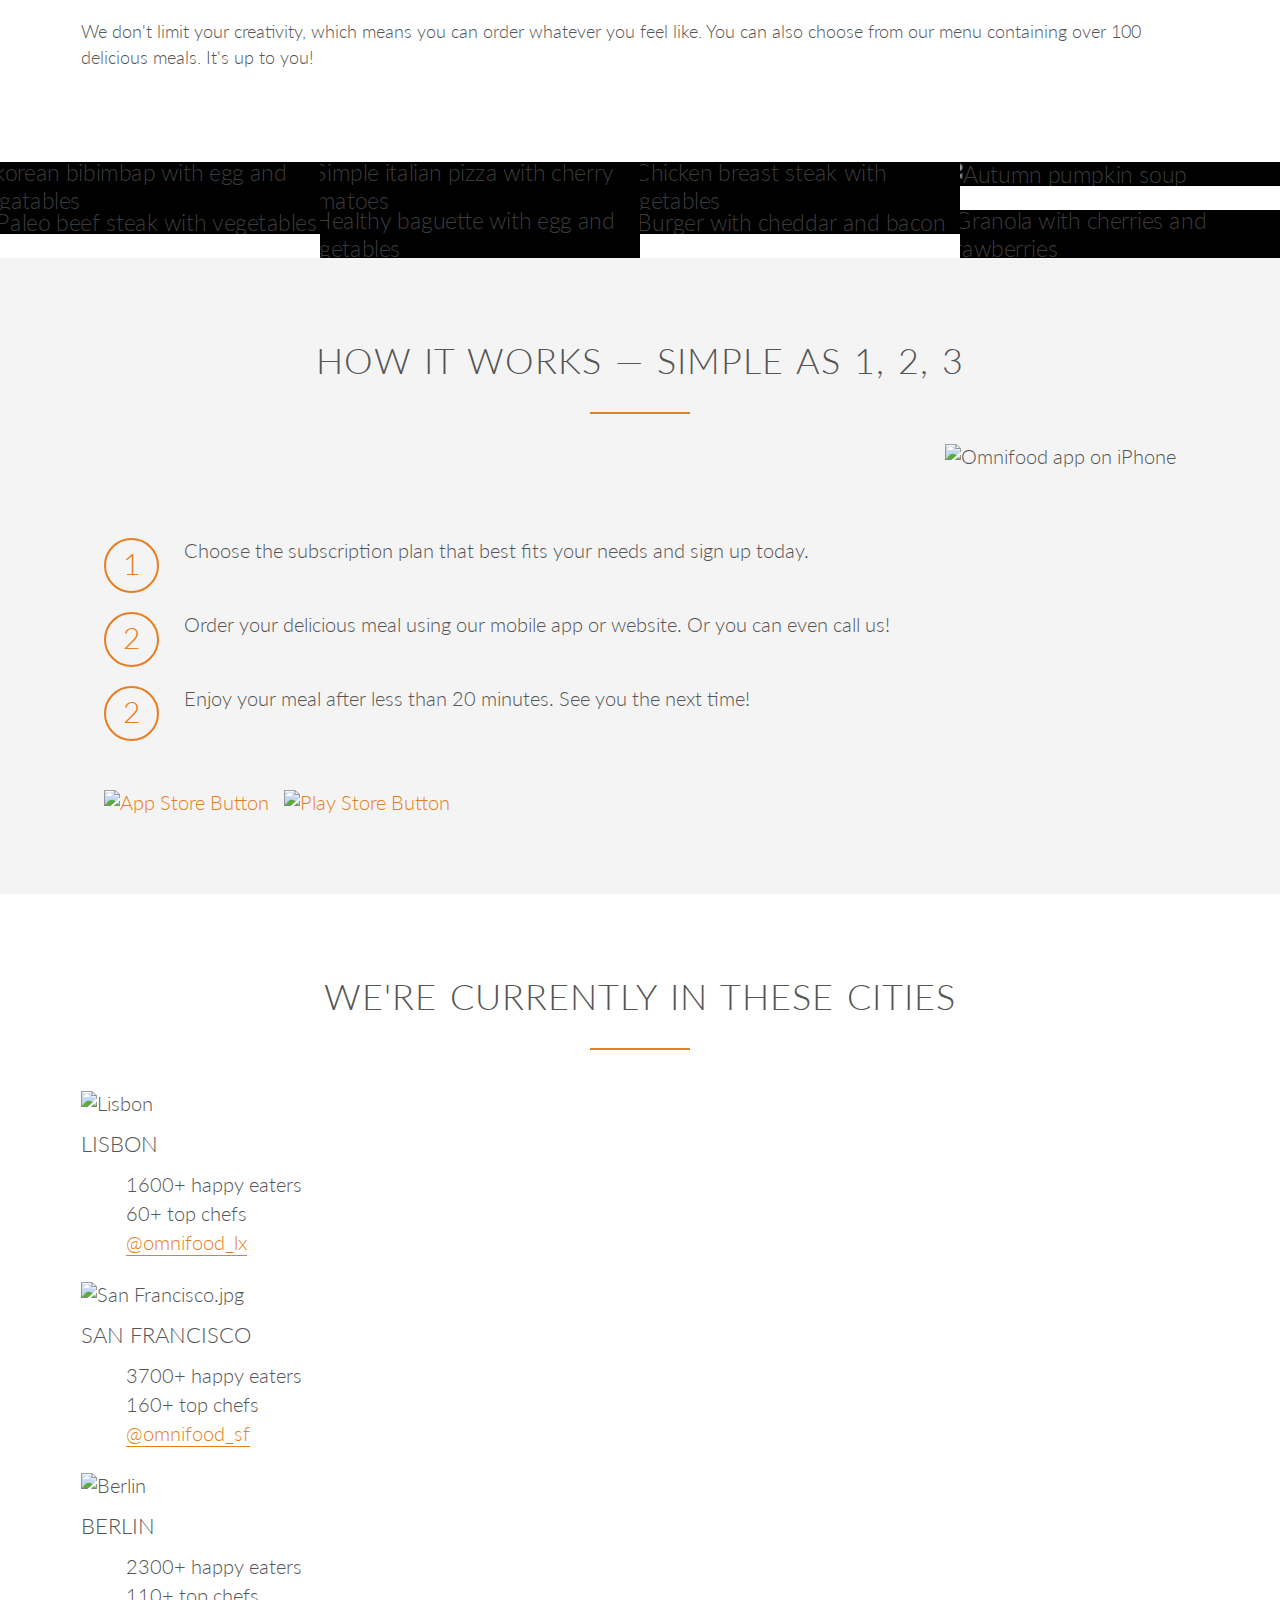
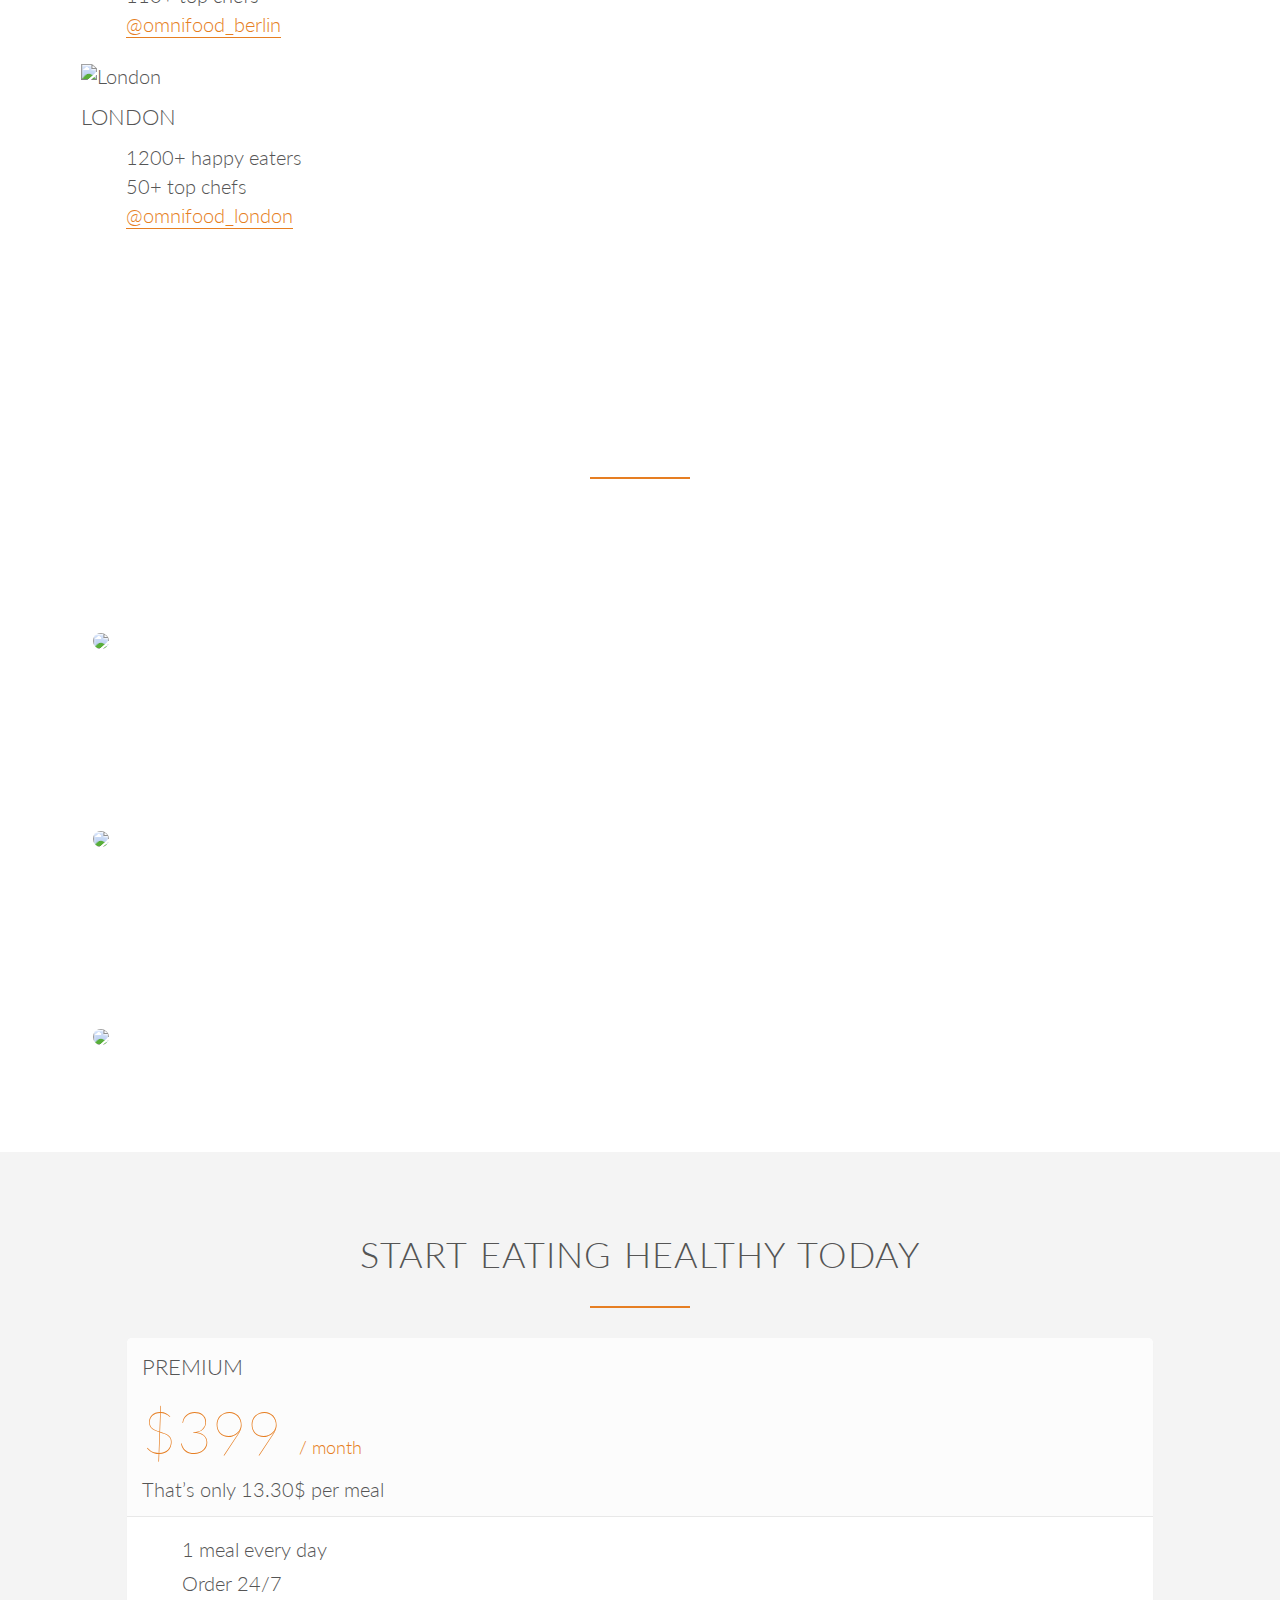
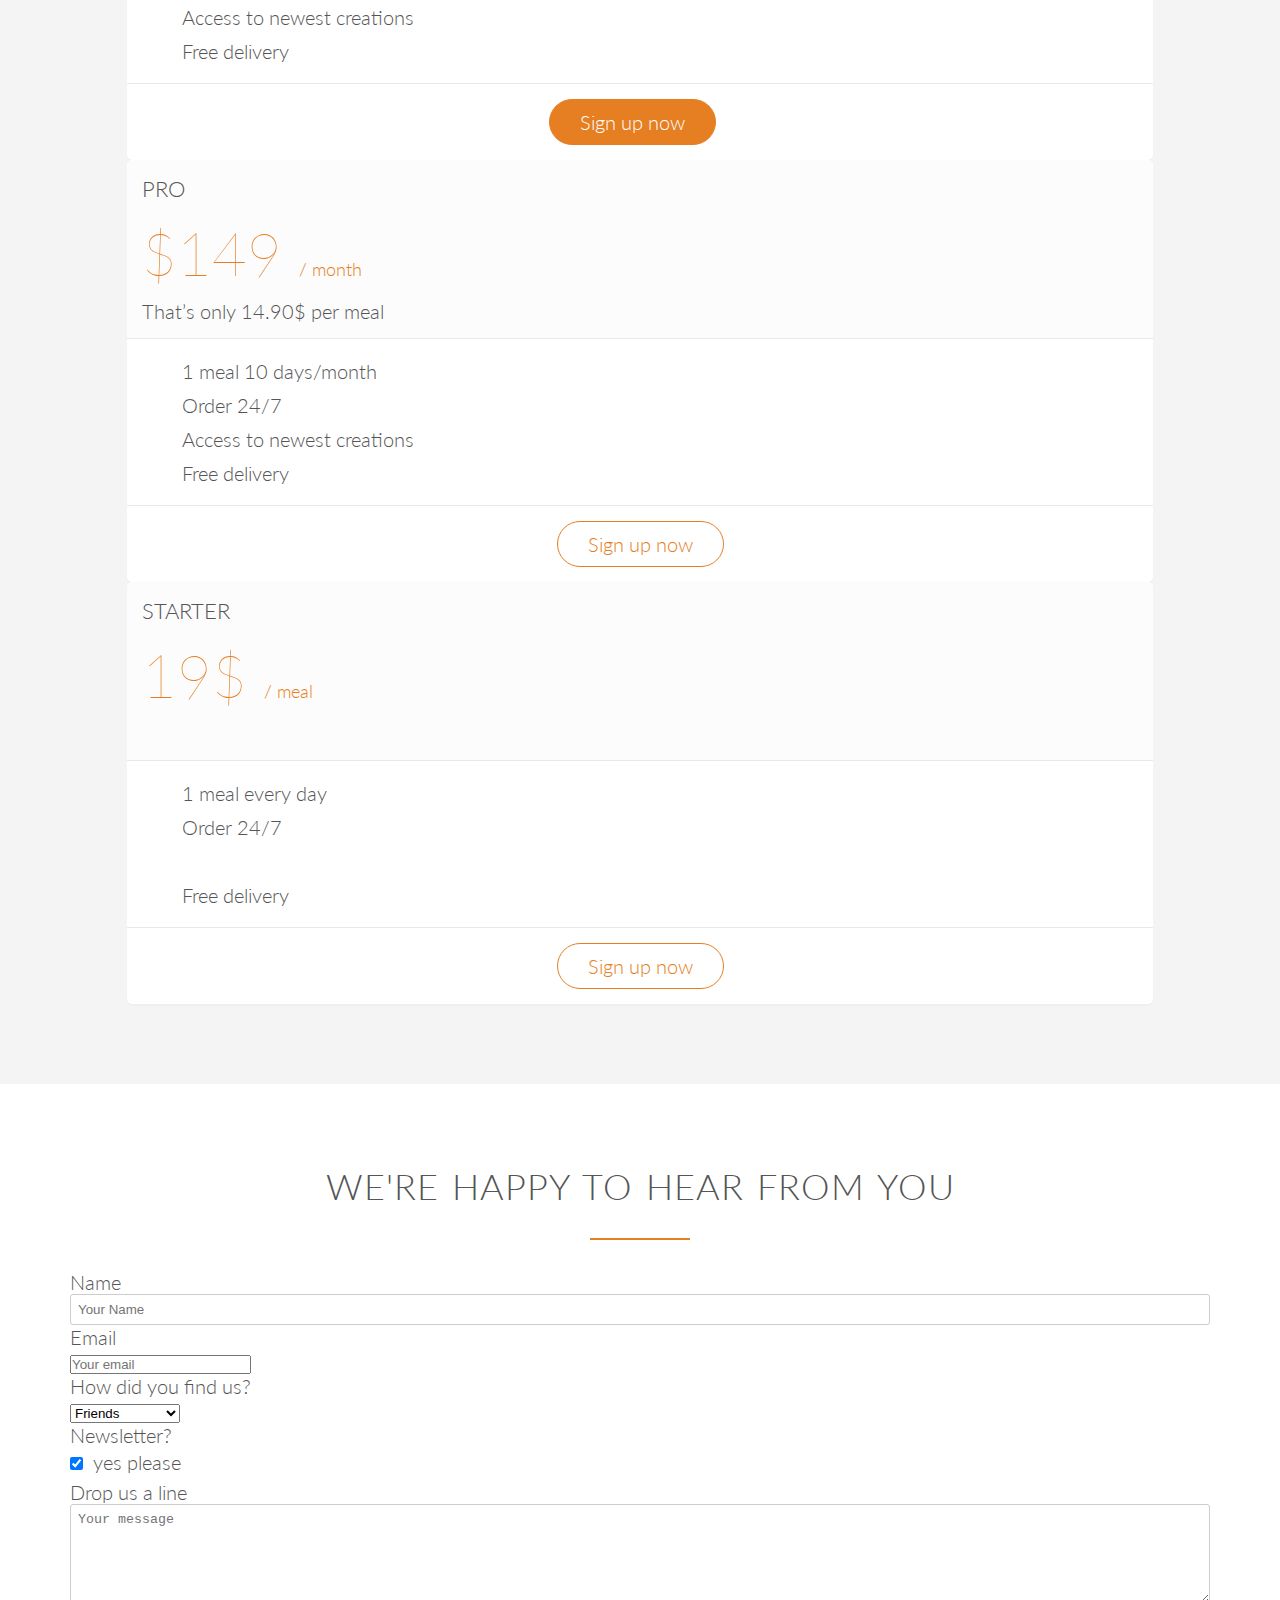
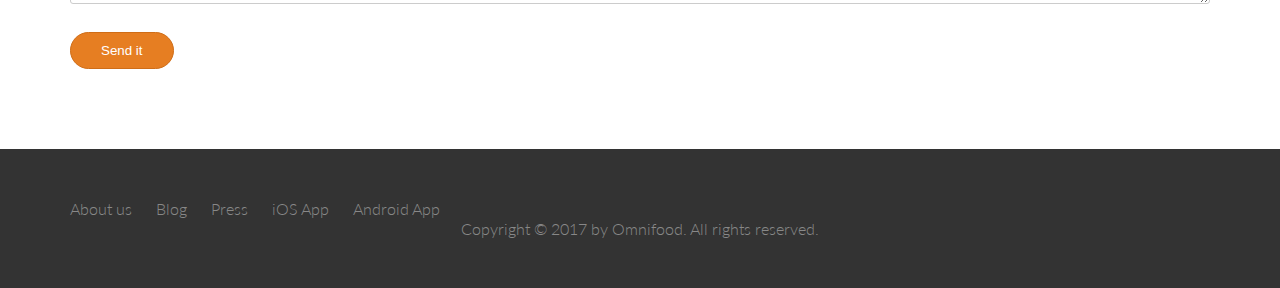
==== commit cb86a9e8: "completed styling on footer" ====
--- a/index.html
+++ b/index.html
@@ -294,5 +294,93 @@
         </div>
       </div>
     </section>
+    <section class="section-form">
+      <div class="row">
+        <h2>We're happy to hear from you</h2>
+      </div>
+      <div class="row">
+        <form method="post" action="#">
+          <div class="row">
+            <div class="col span-1-of-3">
+            <label for="name">Name</label>
+            </div>
+            <div class="col span-2-of-3">
+              <input type="text" name="name" id="name" placeholder="Your Name" required>
+            </div>
+
+          </div>
+          <div class="row">
+            <div class="col span-1-of-3">
+            <label for="email">Email</label>
+            </div>
+            <div class="col span-2-of-3">
+              <input type="email" name="email" id="email" placeholder="Your email" required>
+            </div>
+          </div>
+          <div class="row">
+            <div class="col span-1-of-3">
+            <label for="find-us">How did you find us?</label>
+            </div>
+            <div class="col span-2-of-3">
+              <select name="find-us" id="find-us">
+                <option value="friends" selected>Friends</option>
+                <option value="search">Search Engine</option>
+                <option value="ad">Advertisement</option>
+                <option value="other">Other</option>
+              </select>
+            </div>
+          </div>
+          <div class="row">
+            <div class="col span-1-of-3">
+              <label>Newsletter?</label>
+            </div>
+            <div class="col span-2-of-3">
+              <input type="checkbox" name="news" id="news" checked> yes please
+            </div>
+          </div>
+          <div class="row">
+            <div class="col span-1-of-3">
+              <label>Drop us a line</label>
+            </div>
+            <div class="col span-2-of-3">
+              <textarea name="message" placeholder="Your message"></textarea>
+            </div>
+          </div>
+          <div class="row">
+            <div class="col span-1-of-3">
+              <label>&nbsp</label>
+            </div>
+            <div class="col span-2-of-3">
+              <input type="submit" value="Send it"></input>
+            </div>
+          </div>
+        </form>
+      </div>
+    </section>
+    <footer>
+      <div class="row">
+        <div class="col span-1-of-2">
+          <ul class="footer-nav">
+            <li><a href="#">About us </a></li>
+            <li><a href="#">Blog</a></li>
+            <li><a href="#">Press</a></li>
+            <li><a href="#">iOS App</a></li>
+            <li><a href="#">Android App</a></li>
+          </ul>
+        </div>
+        <div class="col span-1-of-2">
+          <ul class="social-links">
+            <li><a href="#"><i class="ion-social-facebook"></i></a></li>
+            <li><a href="#"><i class="ion-social-twitter"></i></a></li>
+            <li><a href="#"><i class="ion-social-googleplus"></i></a></li>
+            <li><a href="#"><i class="ion-social-instagram"></i></a></li>
+          </ul>
+
+        </div>
+      </div>
+      <div class="row">
+        <p> Copyright &copy; 2017 by Omnifood.  All rights reserved. </p>
+      </div>
+    </footer>
   </body>
 </html>
--- a/Resources/css/style.css
+++ b/Resources/css/style.css
@@ -135,11 +135,11 @@
 }
 
 
-
 /*------Buttons------*/
 
 .btn:link,
-.btn:visited {
+.btn:visited,
+input[type=submit] {
   display: inline-block;
   padding: 10px 30px;
   font-weight: 300;
@@ -150,7 +150,8 @@
 
 
 .btn-full:link,
-.btn-full:visited{
+.btn-full:visited,
+input[type=submit]{
   background-color: #e67e22;
   border: 1px solid #e67e22;
   color: #fff;
@@ -164,12 +165,15 @@
 }
 
 .btn:hover,
-.btn:active {
+.btn:active,
+ input[type=submit]:hover,
+ input[type=submit]:active{
   background-color: #cf6d17;
 }
 
 .btn-full:hover,
-.btn-full:active{
+.btn-full:active,
+input[type=submit]{
   border: 1px solid #cf6d17;
 }
 
@@ -440,3 +444,110 @@
 .plan-box ul li {
   padding:5px 0;
 }
+
+/* --------------------------------- */
+/* Form*/
+/* --------------------------------- */
+
+.contact-form {
+  width:60%;
+  margin: 0 auto;
+}
+
+input[type=text],
+select[type=email],
+textarea {
+  width: 100%;
+  padding:7px;
+  border-radius: 3px;
+  border: 1px solid #ccc;
+}
+
+textarea {
+  height: 100px;
+}
+
+input[type=checkbox] {
+  margin: 10px 5px 10px 0;
+}
+*:focus{
+  outline: none;
+}
+
+/* --------------------------------- */
+/* Footer*/
+/* --------------------------------- */
+
+footer {
+  background-color: #333;
+  padding: 50px;
+  font-size: 80%;
+}
+
+.footer-nav {
+  list-style: none;
+  float:left;
+}
+
+.social-links {
+  float: right;
+  list-style: none;
+}
+
+.footer-nav li,
+.social-links li {
+  display:inline-block;
+  margin-right: 20px;
+}
+
+.footer-nav li:last-child,
+.social-links li:last-child{
+  margin-right: 0
+}
+
+.footer-nav li a:link,
+.footer-nav li a:visited,
+.social-links li a:link,
+.social-links li a:visited{
+  text-decoration: none;
+  border: 0;
+  color: #888;
+  transition: color 0.2s;
+}
+
+.footer-nav li a:hover,
+.footer-nav li a:active{
+  color: #ddd;
+}
+
+.social-links li a:link,
+ .social-links li a:visited{
+  font-size: 160%;
+}
+
+.ion-social-facebook,
+.ion-social-twitter,
+.ion-social-googleplus,
+.ion-social-instagram {
+  transition: color 0.2s;
+}
+
+
+.ion-social-facebook:hover {
+  color:#3b5998;
+}
+.ion-social-twitter:hover {
+  color:#00aced;
+}
+.ion-social-googleplus:hover {
+  color:#dd4b39;
+}
+.ion-social-instagram:hover {
+  color:#517fa4;
+}
+
+footer p {
+  color: #888;
+  text-align: center;
+  margin-top: 20px;
+}
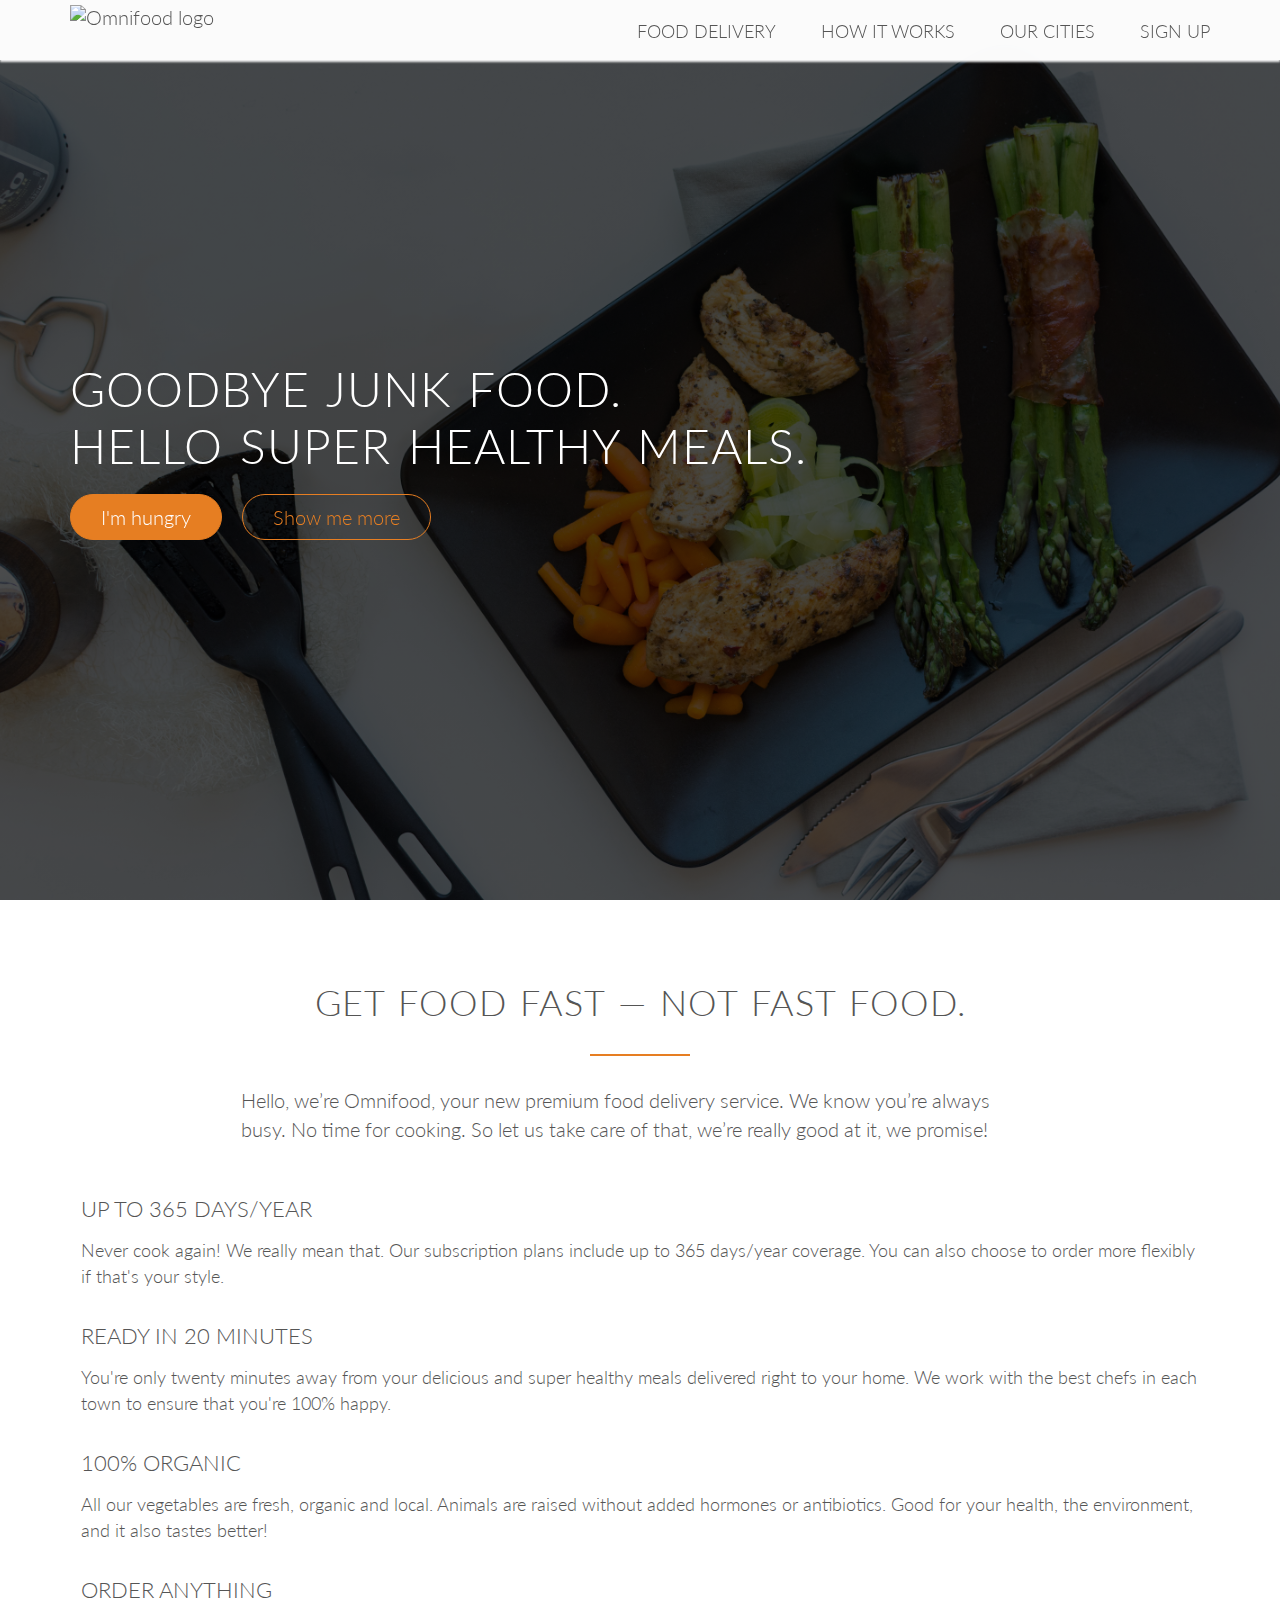
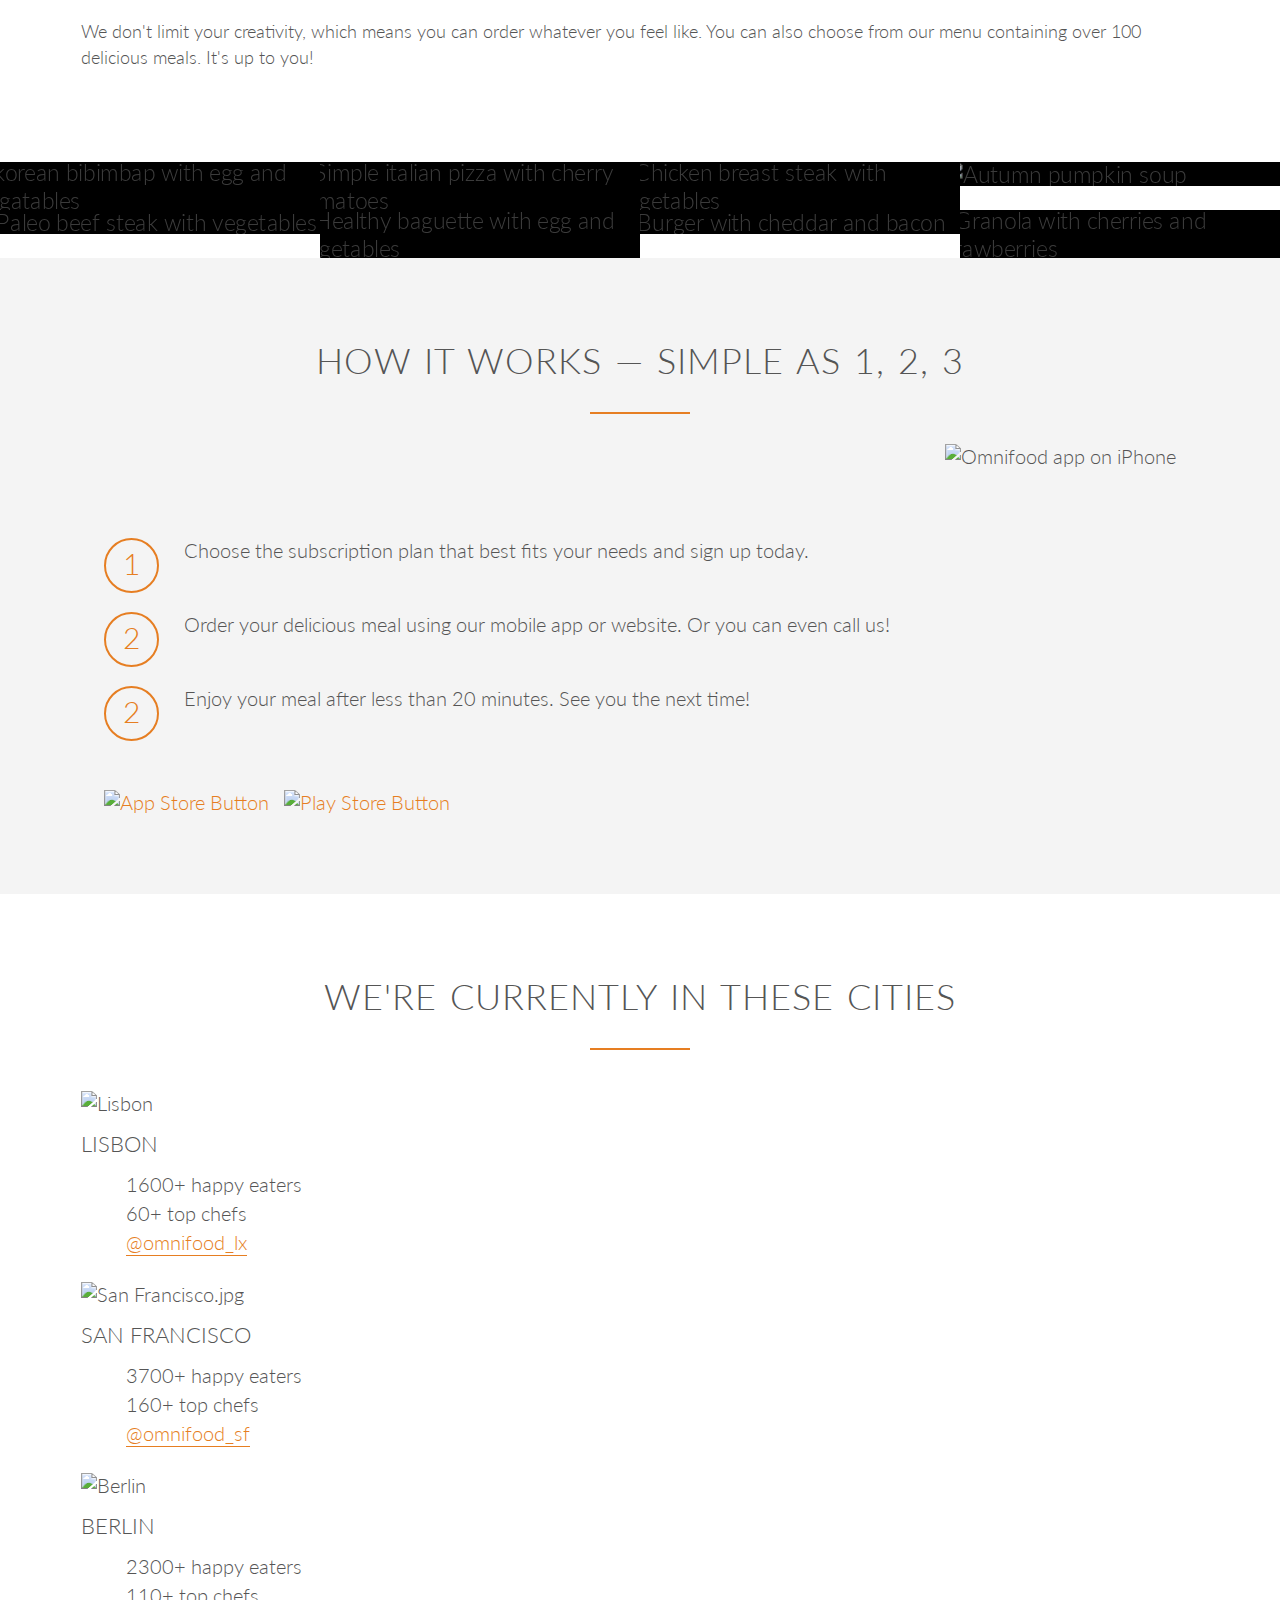
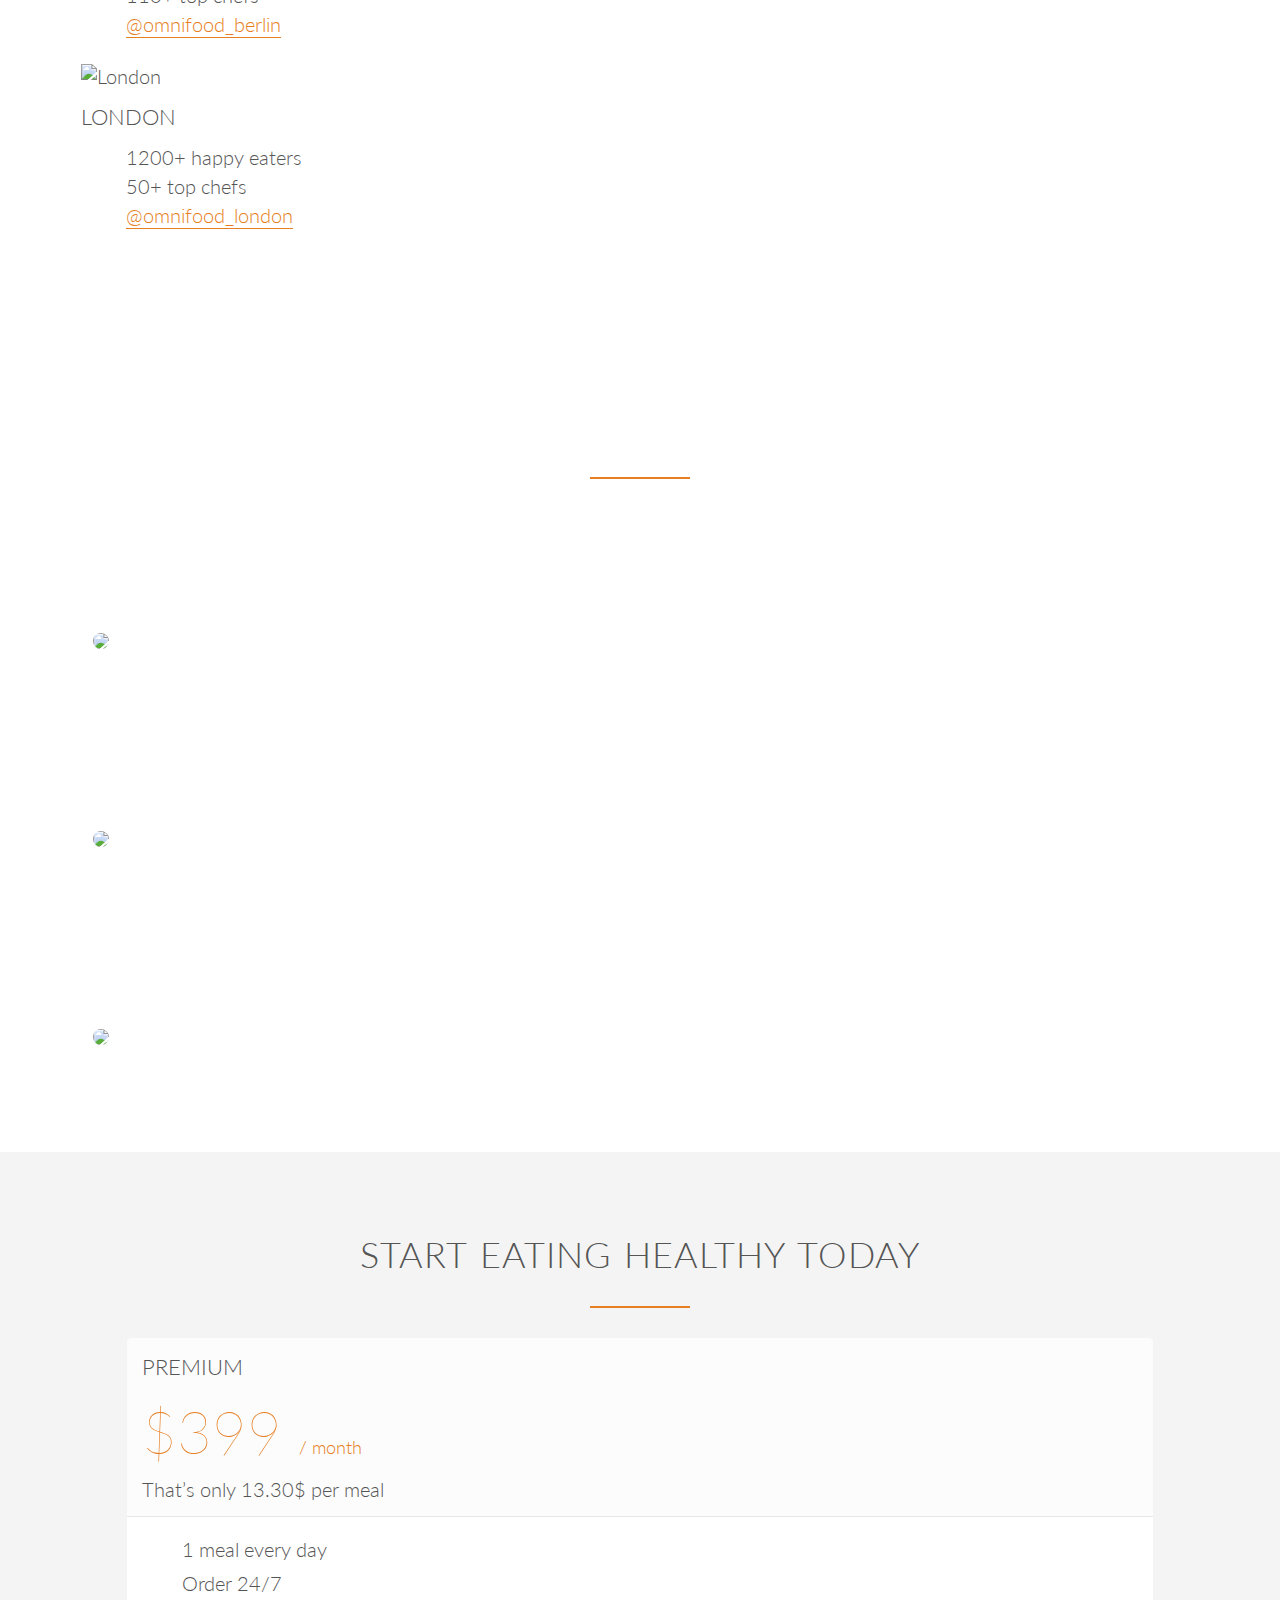
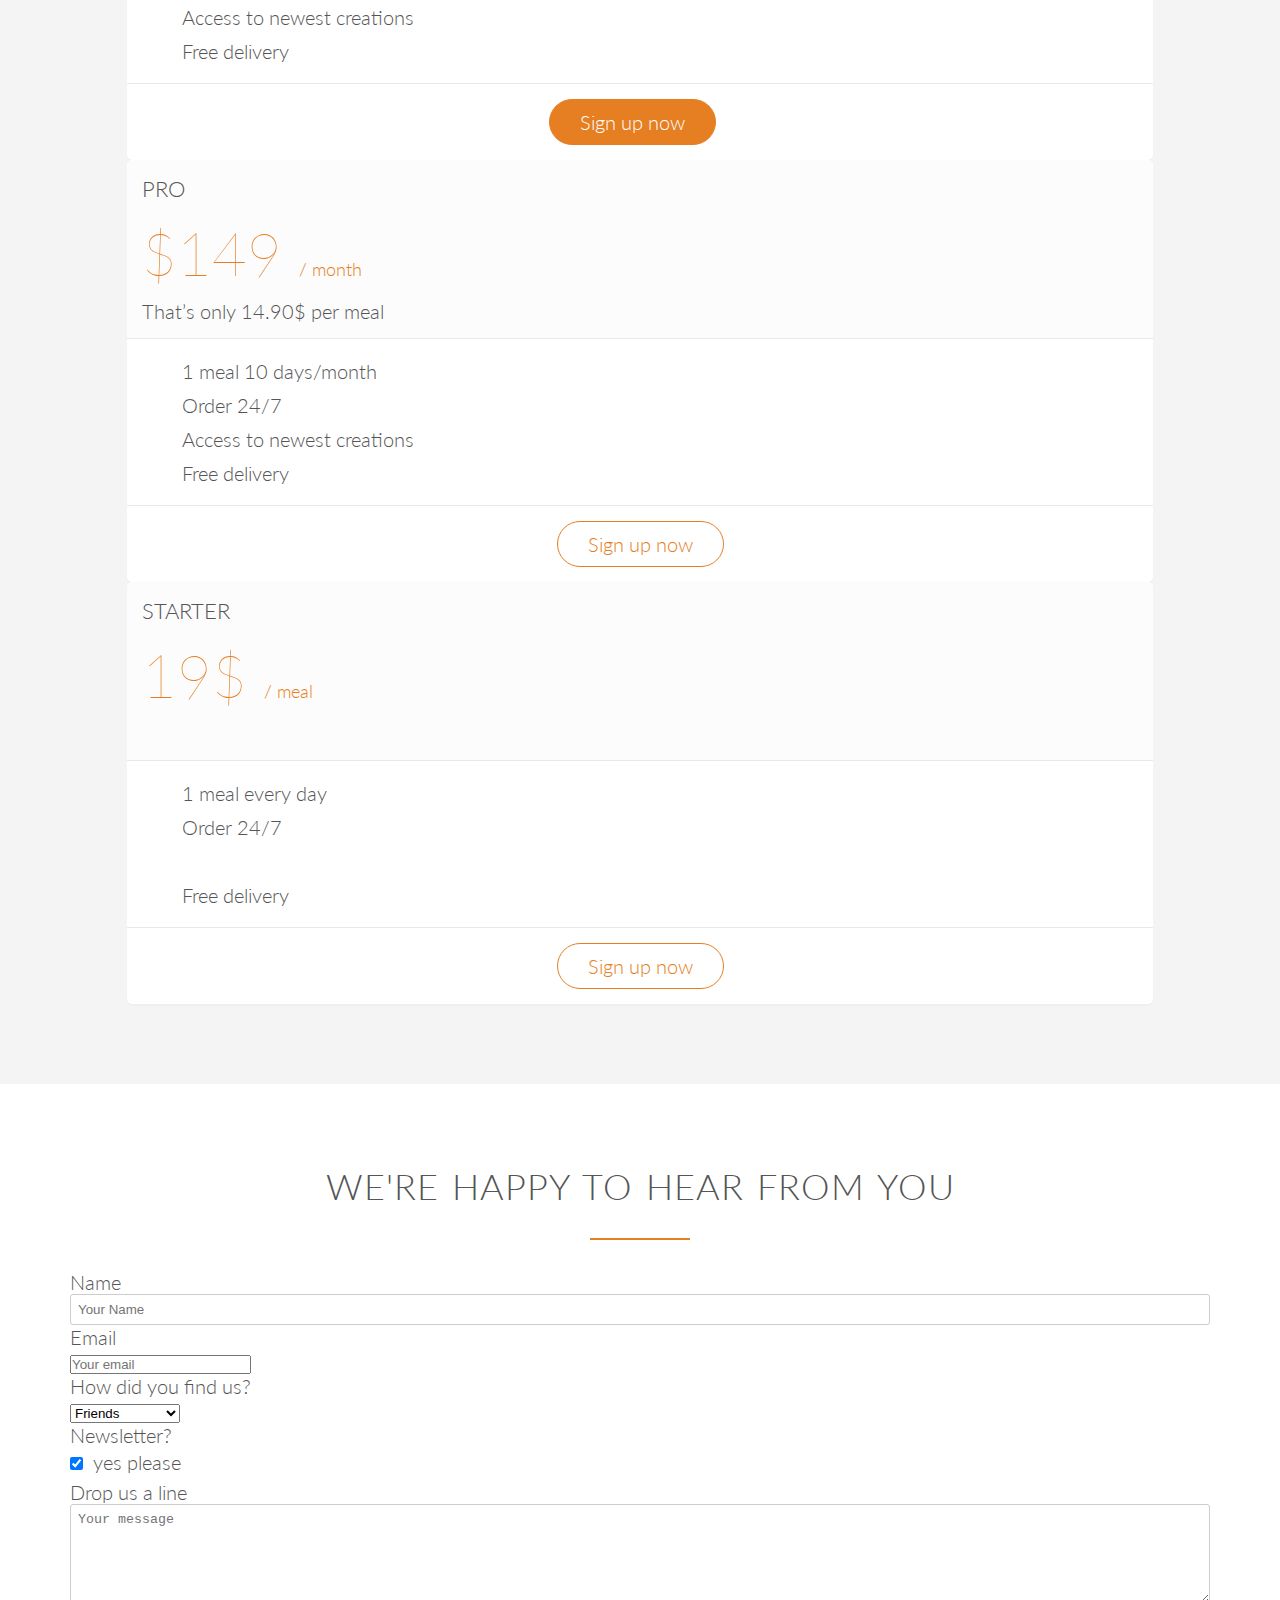
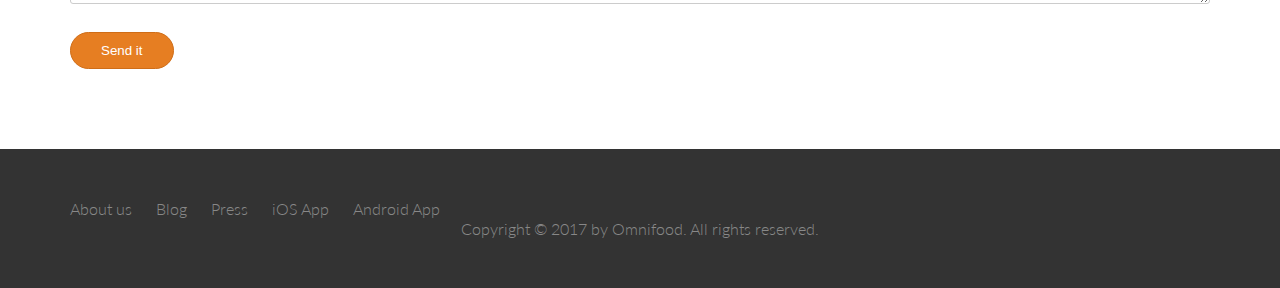
==== commit 48142d6f: "styled sticky nav" ====
--- a/index.html
+++ b/index.html
@@ -2,18 +2,21 @@
 <html>
   <head>
     <meta charset="utf-8">
+    <meta name="viewport" content="width=device-width, initial-scale=1.0">
     <title>OmniFood</title>
     <link rel="stylesheet" href="vendors/css/normalize.css">
     <link rel="stylesheet" href="vendors/css/grid.css">
     <link rel="stylesheet" href="vendors/css/ionicons.min.css">
     <link rel="stylesheet" href="Resources/css/style.css">
+    <link rel="stylesheet" href="Resources/css/queries.css">
     <link href="https://fonts.googleapis.com/css?family=Lato:100,300,300i,400" rel="stylesheet">
   </head>
   <body>
     <header>
-      <nav>
+      <nav class="sticky">
         <div class="row">
           <img src="resources/css/img/logo-white.png" alt="Omnifood logo" class="logo"></img>
+          <img src="resources/css/img/logo.png" alt="Omnifood logo" class="logo-black"></img>
           <ul class="main-nav">
             <li><a href="#">Food Delivery</a></li>
             <li><a href="#">How It Works</a></li>
@@ -382,5 +385,10 @@
         <p> Copyright &copy; 2017 by Omnifood.  All rights reserved. </p>
       </div>
     </footer>
+    <script src="https://ajax.googleapis.com/ajax/libs/jquery/1.12.4/jquery.min.js"></script>
+    <script src="https://cdn.jsdelivr.net/respond/1.4.2/respond.min.js"></script>
+    <script src="https://cdn.jsdelivr.net/g/respond@1.4.2,html5shiv@3.7.3"></script>
+    <script src="https://cdn.jsdelivr.net/g/respond@1.4.2,html5shiv@3.7.3(html5shiv.min.js+html5shiv-printshiv.min.js),selectivizr@1.0.3b"></script>
+    <script src="Resources/js/script.js"></script>
   </body>
 </html>
--- a/Resources/css/style.css
+++ b/Resources/css/style.css
@@ -8,13 +8,15 @@
   box-sizing: border-box;
 }
 
-html{
+html,
+body{
   background-color: white;
   color: #555;
   font-family: 'Lato', sans-serif;
   font-size: 20px;
   font-weight: 300;
   text-rendering: optimizeLegibility;
+  overflow-x:hidden;
 }
 .clearfix {zoom: 1}
 .clearfix:after{
@@ -124,6 +126,7 @@
   text-decoration: none;
   padding-bottom: 1px;
   border-bottom: 1px solid #e67e22;
+  -webkit-transition: border-bottom 0.2s, color 0.2s;
   transition: border-bottom 0.2s, color 0.2s;
 }
 
@@ -145,6 +148,7 @@
   font-weight: 300;
   text-decoration: none;
   border-radius: 200px;
+  -webkit-transition: background-color 0.2s, border 0.2s, color 0.2s;
   transition: background-color 0.2s, border 0.2s, color 0.2s;
 }
 
@@ -188,6 +192,7 @@
 /* --------------------------------- */
 
 header {
+  background-image: -webkit-linear-gradient(rgba(0,0,0,0.7),rgba(0,0,0,0.7)), url(img/hero.jpg);
   background-image: linear-gradient(rgba(0,0,0,0.7),rgba(0,0,0,0.7)), url(img/hero.jpg);
   background-size: cover;
   background-position: center;
@@ -199,15 +204,26 @@
   width: 1140px;
   top: 50%;
   left:50%;
-  transform: translate(-50%, -50%);
-}
-
-.logo {
+  -webkit-transform: translate(-50%, -50%);
+          transform: translate(-50%, -50%);
+}
+
+.logo{
   height: 100px;
   width:auto;
   float:left;
   margin-top: 20px;
 }
+
+.logo-black {
+  display: none;
+  height: 50px;
+  width:auto;
+  float:left;
+  margin: 5px 0;
+}
+
+/* main navi */
 
 .main-nav {
   float:right;
@@ -228,6 +244,7 @@
   text-transform: uppercase;
   font-size: 90%;
   border-bottom: 2px solid transparent;
+  -webkit-transition: border-bottom 0.2s;
   transition: border-bottom 0.2s;
 }
 
@@ -235,6 +252,31 @@
 .main-nav li a:active{
   border-bottom: 2px solid #e67e22;
 }
+
+/* sticky navi */
+
+.sticky {
+  position: fixed;
+  top:0;
+  left:0;
+  width: 100%;
+  background-color: rgba(255,255,255,0.98);
+  box-shadow: 0 2px 2px #efefef;
+}
+
+.main-nav {margin-top: 18px;}
+
+.sticky .main-nav li a:link,
+.sticky .main-nav li a:visited{
+  padding: 16px 0;
+  color:#555;
+}
+
+.sticky .logo-black {display: block;}
+.sticky .logo {display: none;}
+
+
+
 
 /* --------------------------------- */
 /* Features */
@@ -275,13 +317,18 @@
   opacity: 0.7;
   width:100%;
   height: auto;
-  transform: scale(1.15);
+  -webkit-transform: scale(1.15);
+          transform: scale(1.15);
+  -webkit-transition: -webkit-transform 0.5s;
+  transition: -webkit-transform 0.5s;
   transition: transform 0.5s;
+  transition: transform 0.5s, -webkit-transform 0.5s;
 }
 
 .meal-photo img:hover {
   opacity: 1;
-  transform:scale(1.03);
+  -webkit-transform:scale(1.03);
+          transform:scale(1.03);
 }
 
 /* --------------------------------- */
@@ -357,6 +404,7 @@
 /* --------------------------------- */
 
 .section-testimonials {
+  background-image:-webkit-linear-gradient(rgba(0,0,0,0.8),rgba(0,0,0,0.8)),  url(img/back-customers.jpg);
   background-image:linear-gradient(rgba(0,0,0,0.8),rgba(0,0,0,0.8)),  url(img/back-customers.jpg);
   background-size: cover;
   color:#fff;
@@ -512,6 +560,7 @@
   text-decoration: none;
   border: 0;
   color: #888;
+  -webkit-transition: color 0.2s;
   transition: color 0.2s;
 }
 
@@ -529,6 +578,7 @@
 .ion-social-twitter,
 .ion-social-googleplus,
 .ion-social-instagram {
+  -webkit-transition: color 0.2s;
   transition: color 0.2s;
 }
 
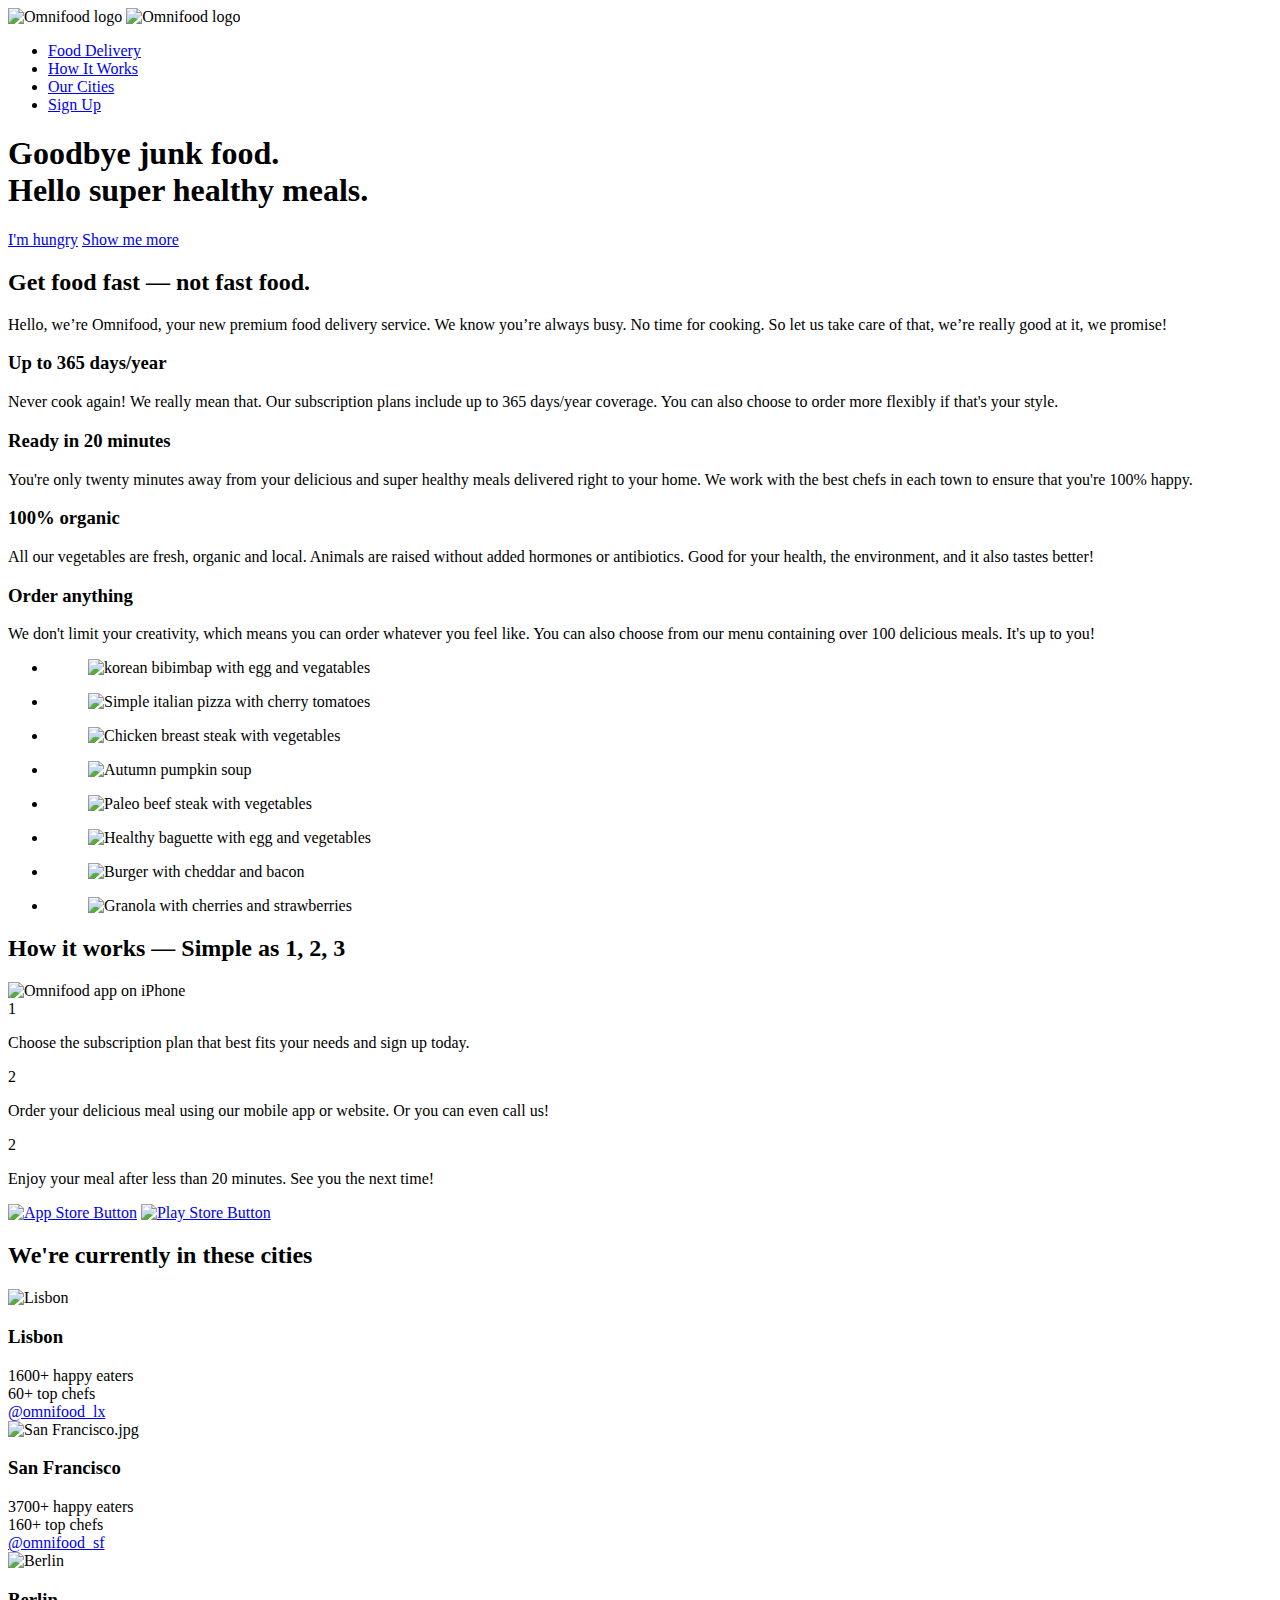
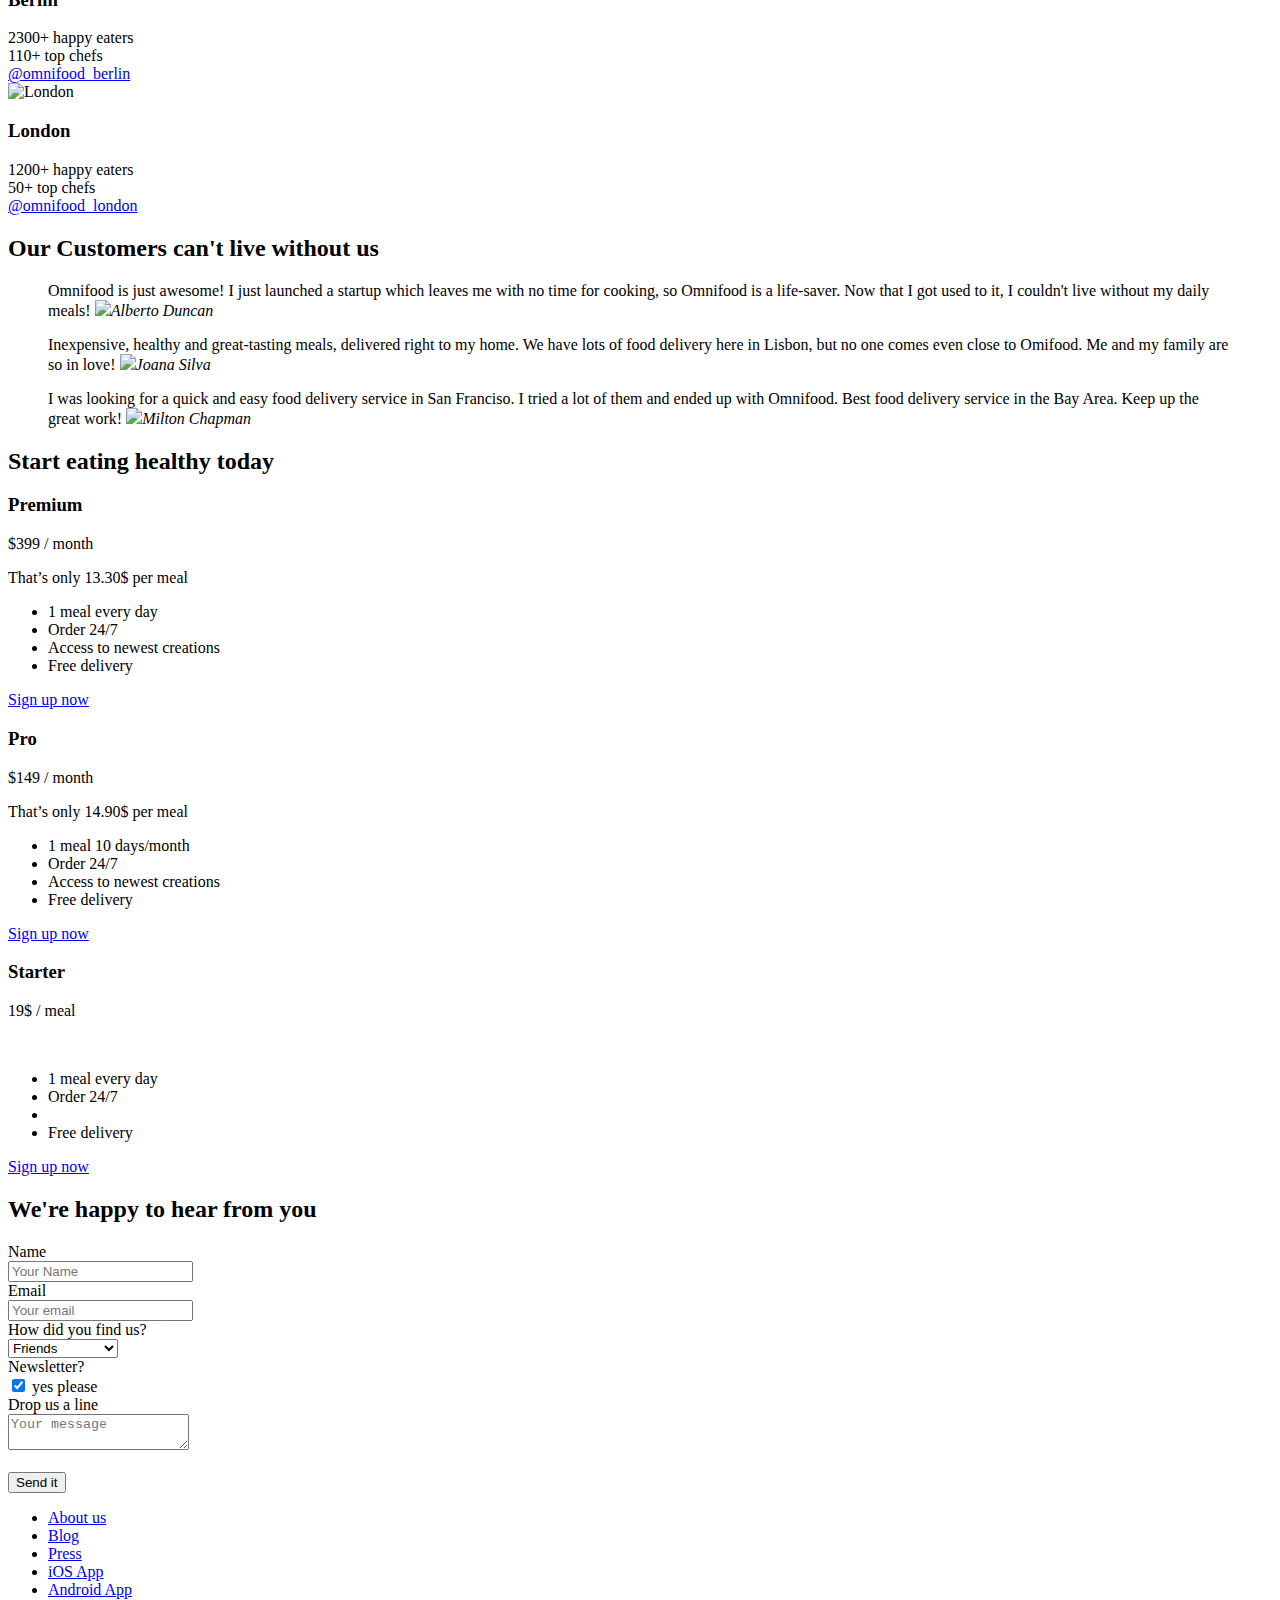
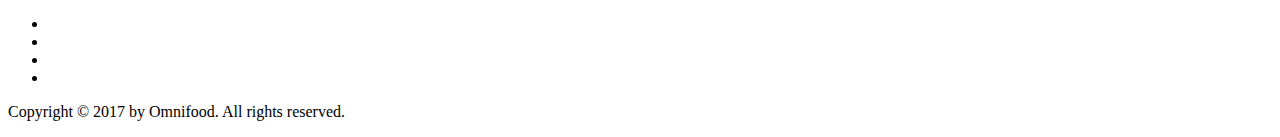
==== commit f020f0de: "added some cool animations" ====
--- a/index.html
+++ b/index.html
@@ -7,38 +7,39 @@
     <link rel="stylesheet" href="vendors/css/normalize.css">
     <link rel="stylesheet" href="vendors/css/grid.css">
     <link rel="stylesheet" href="vendors/css/ionicons.min.css">
-    <link rel="stylesheet" href="Resources/css/style.css">
-    <link rel="stylesheet" href="Resources/css/queries.css">
+    <link rel="stylesheet" href="vendors/css/animate.css">
+    <link rel="stylesheet" href="resources/css/style.css">
+    <link rel="stylesheet" href="resources/css/queries.css">
     <link href="https://fonts.googleapis.com/css?family=Lato:100,300,300i,400" rel="stylesheet">
   </head>
   <body>
     <header>
-      <nav class="sticky">
+      <nav>
         <div class="row">
           <img src="resources/css/img/logo-white.png" alt="Omnifood logo" class="logo"></img>
           <img src="resources/css/img/logo.png" alt="Omnifood logo" class="logo-black"></img>
           <ul class="main-nav">
-            <li><a href="#">Food Delivery</a></li>
-            <li><a href="#">How It Works</a></li>
-            <li><a href="#">Our Cities</a></li>
-            <li><a href="#">Sign Up</a></li>
+            <li><a href="#features">Food Delivery</a></li>
+            <li><a href="#works">How It Works</a></li>
+            <li><a href="#cities">Our Cities</a></li>
+            <li><a href="#plans">Sign Up</a></li>
           </ul>
         </div>
       </nav>
       <div class="hero-text-box">
         <h1>Goodbye junk food. <br> Hello super healthy meals.</h1>
-        <a class="btn btn-full" href="#">I'm hungry</a>
-        <a class="btn btn-ghost" href="#">Show me more</a>
+        <a class="btn btn-full js--scroll-to-plans" href="#">I'm hungry</a>
+        <a class="btn btn-ghost js--scroll-to-start" href="#">Show me more</a>
 
       </div>
     </header>
-    <section class="section-features">
+    <section class="section-features js--section-features" id="features">
       <div class="row">
         <h2>Get food fast &mdash; not fast food.</h2>
         <p class="long-copy">Hello, we’re Omnifood, your new premium food delivery service. We know you’re always busy. No time for cooking. So let us take care of that, we’re really good at it, we promise!
         </p>
       </div>
-      <div class="row">
+      <div class="row js--wp-1">
         <div class="col span-1-of-4 box">
           <i class="ion-ios-infinite-outline icon-big"></i>
           <h3>  Up to 365 days/year</h3>
@@ -107,13 +108,13 @@
         </li>
       </ul>
     </section>
-    <section class="section-steps">
+    <section class="section-steps" id="works">
       <div class="row">
         <h2>How it works &mdash; Simple as 1, 2, 3</h2>
       </div>
       <div class="row">
         <div class="col span-1-of-2 steps-box">
-          <img src="resources/img/app-iPhone.png" alt="Omnifood app on iPhone" class="app-screen">
+          <img src="resources/img/app-iPhone.png" alt="Omnifood app on iPhone" class="app-screen js--wp-2">
         </div>
         <div class="col span-1-of-2 steps-box">
           <div class="works-step">
@@ -134,11 +135,11 @@
         </div>
       </div>
     </section>
-    <section class="section-cities">
+    <section class="section-cities" id="cities">
       <div class="row">
         <h2>We're currently in these cities</h2>
       </div>
-      <div class="row">
+      <div class="row js--wp-3">
         <div class="col span-1-of-4 box">
           <img src= "resources/img/lisbon-3.jpg" alt="Lisbon">
           <h3>Lisbon</h3>
@@ -230,13 +231,13 @@
         </div>
       </div>
     </section>
-    <section class="section-plans">
+    <section class="section-plans js--section-plans" id="plans">
       <div class="row">
         <h2>Start eating healthy today</h2>
       </div>
       <div class="row">
         <div class="col span-1-of-3">
-          <div class="plan-box">
+          <div class="plan-box js--wp-4">
             <div>
               <h3>Premium</h3>
               <p class="plan-price">$399 <span> / month</span></p>
@@ -389,6 +390,7 @@
     <script src="https://cdn.jsdelivr.net/respond/1.4.2/respond.min.js"></script>
     <script src="https://cdn.jsdelivr.net/g/respond@1.4.2,html5shiv@3.7.3"></script>
     <script src="https://cdn.jsdelivr.net/g/respond@1.4.2,html5shiv@3.7.3(html5shiv.min.js+html5shiv-printshiv.min.js),selectivizr@1.0.3b"></script>
-    <script src="Resources/js/script.js"></script>
+    <script src= "vendors/js/jquery.waypoints.min.js"></script>
+    <script src="resources/js/script.js"></script>
   </body>
 </html>
